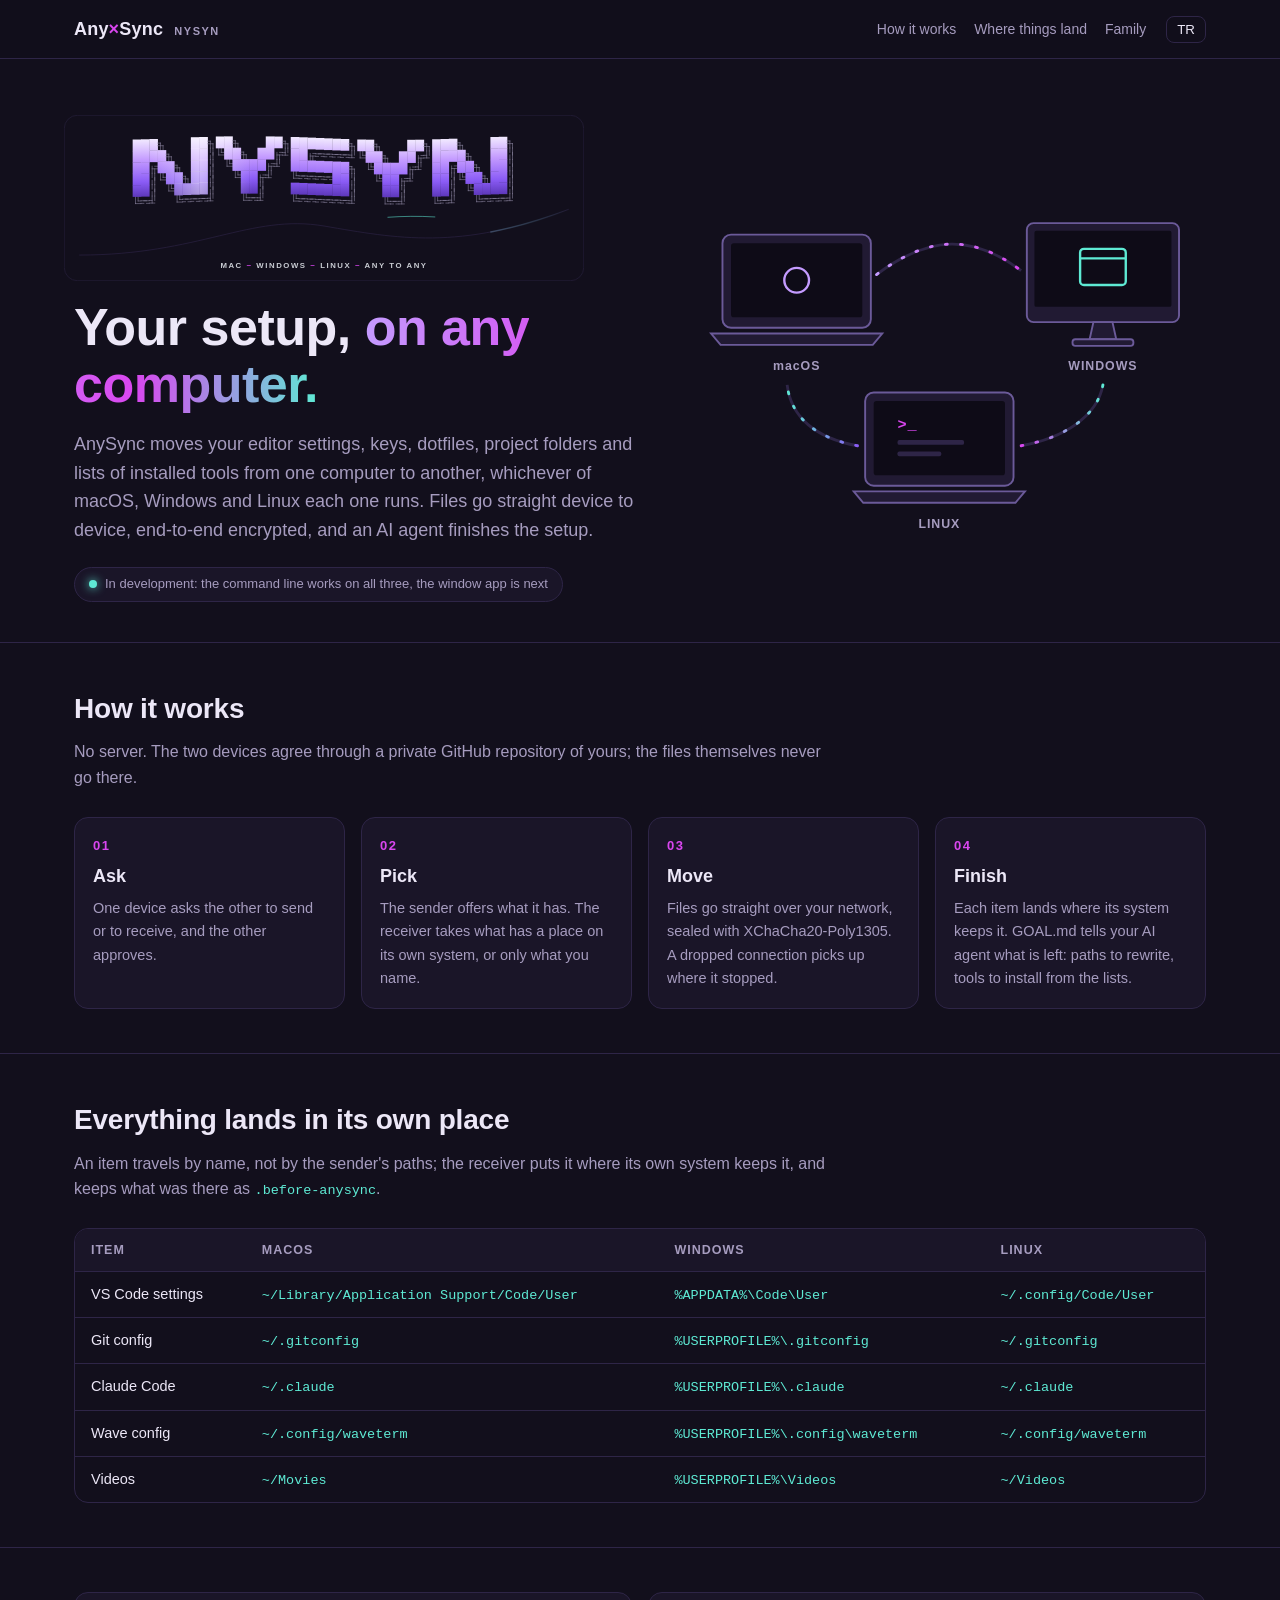
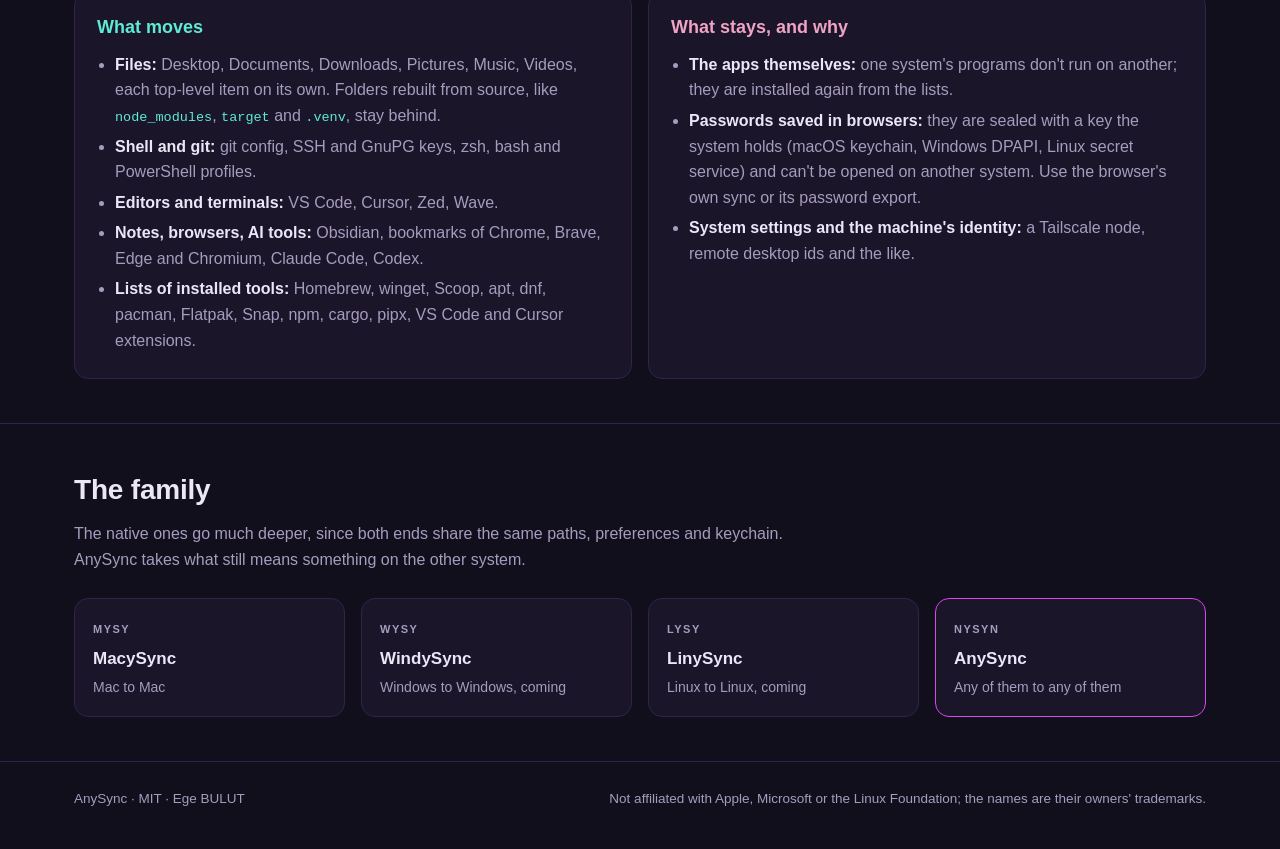
==== site/index.html @ 3bbfeff7 "AnySync: a one-page site (EN/TR) What it moves and what it leaves behind, where an item lands on eac" ====
<!doctype html>
<html lang="en">
<head>
<meta charset="utf-8">
<meta name="viewport" content="width=device-width, initial-scale=1">
<title>AnySync: move your setup between macOS, Windows and Linux</title>
<meta name="description" content="AnySync moves your editor settings, keys, dotfiles, project folders and lists of installed tools from one computer to another, whichever of macOS, Windows and Linux each one runs. End-to-end encrypted, device to device, and an AI agent finishes the setup.">
<link rel="canonical" href="https://anysync.vercel.app/">
<meta property="og:type" content="website">
<meta property="og:site_name" content="AnySync">
<meta property="og:url" content="https://anysync.vercel.app/">
<meta property="og:title" content="AnySync: move your setup between macOS, Windows and Linux">
<meta property="og:description" content="Editor settings, keys, dotfiles, projects and tool lists, from any of the three to any of the three. End-to-end encrypted, device to device.">
<meta name="theme-color" content="#120f1c">
<link rel="icon" href="data:image/svg+xml,%3Csvg xmlns='http://www.w3.org/2000/svg' viewBox='0 0 32 32'%3E%3Crect width='32' height='32' rx='8' fill='%23120f1c'/%3E%3Cpath d='M7 7L25 25M25 7L7 25' stroke='%23d946ef' stroke-width='3.5' stroke-linecap='round'/%3E%3Ccircle cx='16' cy='16' r='3.5' fill='%235eead4'/%3E%3C/svg%3E">
<style>
:root {
  --bg: #120f1c; --panel: #1a1528; --line: #2e2547; --text: #ece7f7; --dim: #a69cbf;
  --violet: #8b5cf6; --lilac: #c49bff; --magenta: #d946ef; --teal: #5eead4;
}
* { box-sizing: border-box; }
html { color-scheme: dark; }
body { margin: 0; background: var(--bg); color: var(--text); font: 16px/1.6 -apple-system, BlinkMacSystemFont, "Segoe UI", Ubuntu, Roboto, sans-serif; }
a { color: var(--lilac); }
code { font: 13.5px/1.4 ui-monospace, SFMono-Regular, Menlo, Consolas, monospace; color: var(--teal); overflow-wrap: anywhere; }
.wrap { max-width: 1180px; margin: 0 auto; padding: 0 24px; }
nav { border-bottom: 1px solid var(--line); position: sticky; top: 0; background: rgba(18, 15, 28, .9); backdrop-filter: blur(10px); z-index: 2; }
nav .wrap { display: flex; align-items: center; gap: 20px; height: 58px; }
.brand { color: var(--text); text-decoration: none; font-weight: 700; font-size: 18px; letter-spacing: .2px; }
.brand b { color: var(--magenta); }
.brand small { color: var(--dim); font-weight: 600; font-size: 11px; margin-left: 6px; letter-spacing: 1.5px; }
nav .links { display: flex; gap: 18px; margin-left: auto; }
nav .links a { color: var(--dim); text-decoration: none; font-size: 14px; }
nav .links a:hover { color: var(--text); }
button.lang { background: none; border: 1px solid var(--line); color: var(--text); border-radius: 8px; padding: 5px 10px; font: 600 12px/1 inherit; cursor: pointer; }
.hero { padding: 56px 0 40px; }
.hero-grid { display: grid; grid-template-columns: 1.05fr 1fr; gap: 40px; align-items: center; }
.logo { width: 100%; max-width: 520px; display: block; margin: 0 0 18px -10px; }
h1 { font-size: clamp(32px, 4.6vw, 52px); line-height: 1.08; margin: 0 0 18px; letter-spacing: -.5px; }
h1 em { font-style: normal; background: linear-gradient(90deg, var(--lilac), var(--magenta) 55%, var(--teal)); -webkit-background-clip: text; background-clip: text; color: transparent; }
.lead { color: var(--dim); font-size: 18px; max-width: 560px; margin: 0 0 22px; }
.chip { display: inline-flex; gap: 8px; align-items: center; border: 1px solid var(--line); border-radius: 999px; padding: 6px 14px; font-size: 13px; color: var(--dim); background: var(--panel); }
.chip i { width: 8px; height: 8px; border-radius: 50%; background: var(--teal); box-shadow: 0 0 10px var(--teal); }
.devices { width: 100%; height: auto; }
.devices .dev { fill: #211a33; stroke: #6b5a99; stroke-width: 2; }
.devices .screen { fill: #0e0b17; }
.devices text { fill: var(--dim); font: 600 13px/1 -apple-system, "Segoe UI", sans-serif; text-anchor: middle; letter-spacing: 1px; }
.devices .flow { fill: none; stroke-width: 3; stroke-linecap: round; stroke-dasharray: 2 14; animation: run 1.6s linear infinite; }
.devices .rail { fill: none; stroke: var(--line); stroke-width: 3; }
@keyframes run { to { stroke-dashoffset: -32; } }
@media (prefers-reduced-motion: reduce) { .devices .flow { animation: none; } }
section { padding: 44px 0; border-top: 1px solid var(--line); }
h2 { font-size: 28px; margin: 0 0 8px; letter-spacing: -.2px; }
.sub { color: var(--dim); margin: 0 0 26px; max-width: 760px; }
.steps { display: grid; grid-template-columns: repeat(4, 1fr); gap: 16px; }
.step { background: var(--panel); border: 1px solid var(--line); border-radius: 14px; padding: 18px; }
.step b { display: block; font-size: 13px; letter-spacing: 1.5px; color: var(--magenta); margin-bottom: 6px; }
.step h3 { margin: 0 0 6px; font-size: 18px; }
.step p { margin: 0; color: var(--dim); font-size: 14.5px; }
.table { overflow-x: auto; border: 1px solid var(--line); border-radius: 14px; }
table { border-collapse: collapse; width: 100%; min-width: 760px; font-size: 14.5px; }
th, td { text-align: left; padding: 11px 16px; border-bottom: 1px solid var(--line); vertical-align: top; }
th { color: var(--dim); font-weight: 600; font-size: 12.5px; letter-spacing: 1px; text-transform: uppercase; background: var(--panel); }
tr:last-child td { border-bottom: 0; }
.cols { display: grid; grid-template-columns: 1fr 1fr; gap: 16px; }
.card { background: var(--panel); border: 1px solid var(--line); border-radius: 14px; padding: 20px 22px; }
.card h3 { margin: 0 0 10px; font-size: 18px; }
.card ul { margin: 0; padding-left: 18px; color: var(--dim); }
.card li { margin: 5px 0; }
.card li strong { color: var(--text); font-weight: 600; }
.yes h3 { color: var(--teal); }
.no h3 { color: #f0a3c4; }
.family { display: grid; grid-template-columns: repeat(4, 1fr); gap: 16px; }
.family a, .family div { display: block; text-decoration: none; color: var(--text); background: var(--panel); border: 1px solid var(--line); border-radius: 14px; padding: 16px 18px; }
.family a:hover { border-color: var(--violet); }
.family .tag { font-size: 11px; letter-spacing: 1.5px; color: var(--dim); font-weight: 700; }
.family strong { display: block; font-size: 17px; margin: 4px 0 2px; }
.family span { color: var(--dim); font-size: 14px; }
.family .here { border-color: var(--magenta); }
footer { border-top: 1px solid var(--line); padding: 26px 0 40px; color: var(--dim); font-size: 13.5px; }
footer .wrap { display: flex; justify-content: space-between; gap: 16px; flex-wrap: wrap; }
@media (max-width: 920px) {
  .hero-grid, .cols { grid-template-columns: 1fr; }
  .steps, .family { grid-template-columns: 1fr 1fr; }
  nav .links a.opt { display: none; }
}
@media (max-width: 560px) {
  .wrap { padding: 0 16px; }
  .logo { margin-left: 0; }
  .steps, .family { grid-template-columns: 1fr; }
  nav .links { gap: 12px; }
}
</style>
</head>
<body>

<nav>
  <div class="wrap">
    <a class="brand" href="./">Any<b>×</b>Sync <small>NYSYN</small></a>
    <div class="links">
      <a href="#how" data-tr="Nasıl çalışır">How it works</a>
      <a href="#where" class="opt" data-tr="Nereye iner">Where things land</a>
      <a href="#family" class="opt" data-tr="Aile">Family</a>
    </div>
    <button class="lang" id="lang" aria-label="Language">TR</button>
  </div>
</nav>

<header class="hero">
  <div class="wrap hero-grid">
    <div>
      <img class="logo" src="logo.svg" alt="NYSYN, the AnySync logo">
      <h1 data-tr="Kurulumun, <em>hangi bilgisayarda olursa.</em>">Your setup, <em>on any computer.</em></h1>
      <p class="lead" data-tr="AnySync editör ayarlarını, anahtarlarını, dotfile'larını, proje klasörlerini ve kurulu araçların listelerini bir bilgisayardan ötekine taşır; ikisi macOS, Windows ya da Linux, hangisi olursa. Dosyalar doğrudan cihazdan cihaza, uçtan uca şifreli gider ve kurulumu bir AI ajanı bitirir.">AnySync moves your editor settings, keys, dotfiles, project folders and lists of installed tools from one computer to another, whichever of macOS, Windows and Linux each one runs. Files go straight device to device, end-to-end encrypted, and an AI agent finishes the setup.</p>
      <span class="chip"><i></i><span data-tr="Geliştiriliyor: komut satırı üç sistemde de çalışıyor, pencereli uygulama sırada">In development: the command line works on all three, the window app is next</span></span>
    </div>
    <svg class="devices" viewBox="0 0 560 400" role="img" aria-label="A Mac laptop, a Windows desktop and a Linux laptop, joined by moving lines">
      <defs>
        <linearGradient id="f1" x1="0" x2="1"><stop offset="0" stop-color="#c49bff"/><stop offset="1" stop-color="#d946ef"/></linearGradient>
        <linearGradient id="f2" x1="0" x2="1"><stop offset="0" stop-color="#d946ef"/><stop offset="1" stop-color="#5eead4"/></linearGradient>
        <linearGradient id="f3" x1="0" x2="1"><stop offset="0" stop-color="#5eead4"/><stop offset="1" stop-color="#8b5cf6"/></linearGradient>
      </defs>
      <path class="rail" d="M214 112 C 270 70 316 70 366 108"/>
      <path class="rail" d="M452 228 C 446 262 410 284 366 292"/>
      <path class="rail" d="M194 292 C 150 284 124 262 120 228"/>
      <path class="flow" stroke="url(#f1)" d="M214 112 C 270 70 316 70 366 108"/>
      <path class="flow" stroke="url(#f2)" style="animation-delay:-.5s" d="M452 228 C 446 262 410 284 366 292"/>
      <path class="flow" stroke="url(#f3)" style="animation-delay:-1s" d="M194 292 C 150 284 124 262 120 228"/>
      <!-- macOS: a laptop -->
      <g transform="translate(40 70)">
        <rect class="dev" x="12" y="0" width="156" height="98" rx="9"/>
        <rect class="screen" x="21" y="9" width="138" height="78" rx="3"/>
        <path class="dev" d="M0 104 H180 L170 116 H10 Z"/>
        <circle cx="90" cy="48" r="13" fill="none" stroke="#c49bff" stroke-width="2.5"/>
        <text x="90" y="142">macOS</text>
      </g>
      <!-- Windows: a monitor on a stand -->
      <g transform="translate(372 58)">
        <rect class="dev" x="0" y="0" width="160" height="104" rx="7"/>
        <rect class="screen" x="8" y="8" width="144" height="80" rx="2"/>
        <g fill="none" stroke="#5eead4" stroke-width="2.5"><rect x="56" y="27" width="48" height="38" rx="4"/><path d="M56 37 H104"/></g>
        <path class="dev" d="M70 104 H90 L94 122 H66 Z"/>
        <rect class="dev" x="48" y="122" width="64" height="7" rx="3"/>
        <text x="80" y="154">WINDOWS</text>
      </g>
      <!-- Linux: a laptop with a terminal -->
      <g transform="translate(190 236)">
        <rect class="dev" x="12" y="0" width="156" height="98" rx="9"/>
        <rect class="screen" x="21" y="9" width="138" height="78" rx="3"/>
        <text x="46" y="38" style="fill:#d946ef;text-anchor:start;font:700 16px ui-monospace,Menlo,monospace">&gt;_</text>
        <rect x="46" y="50" width="70" height="5" rx="2" fill="#2e2547"/><rect x="46" y="62" width="46" height="5" rx="2" fill="#2e2547"/>
        <path class="dev" d="M0 104 H180 L170 116 H10 Z"/>
        <text x="90" y="142">LINUX</text>
      </g>
    </svg>
  </div>
</header>

<section id="how">
  <div class="wrap">
    <h2 data-tr="Nasıl çalışır">How it works</h2>
    <p class="sub" data-tr="Sunucu yok. İki cihaz, senin özel bir GitHub reposun üzerinden anlaşır; dosyaların kendisi oraya hiç gitmez.">No server. The two devices agree through a private GitHub repository of yours; the files themselves never go there.</p>
    <div class="steps">
      <div class="step"><b>01</b><h3 data-tr="Sor">Ask</h3><p data-tr="Bir cihaz ötekinden göndermek ya da almak için izin ister; öteki onaylar.">One device asks the other to send or to receive, and the other approves.</p></div>
      <div class="step"><b>02</b><h3 data-tr="Seç">Pick</h3><p data-tr="Gönderen elindekini sunar. Alan, kendi sisteminde yeri olanları alır; istersen yalnızca seçtiklerini.">The sender offers what it has. The receiver takes what has a place on its own system, or only what you name.</p></div>
      <div class="step"><b>03</b><h3 data-tr="Taşı">Move</h3><p data-tr="Dosyalar ağın üzerinden doğrudan gider, XChaCha20-Poly1305 ile şifreli. Kopan bağlantı kaldığı yerden devam eder.">Files go straight over your network, sealed with XChaCha20-Poly1305. A dropped connection picks up where it stopped.</p></div>
      <div class="step"><b>04</b><h3 data-tr="Bitir">Finish</h3><p data-tr="Her öğe, kendi sisteminin tuttuğu yere iner. GOAL.md, AI ajanına kalanı söyler: değişecek yollar, listelerden kurulacak araçlar.">Each item lands where its system keeps it. GOAL.md tells your AI agent what is left: paths to rewrite, tools to install from the lists.</p></div>
    </div>
  </div>
</section>

<section id="where">
  <div class="wrap">
    <h2 data-tr="Her şey kendi yerine iner">Everything lands in its own place</h2>
    <p class="sub" data-tr="Bir öğe göndericinin yollarıyla değil, adıyla taşınır; alıcı onu kendi sistemindeki yerine koyar ve oradakini <code>.before-anysync</code> olarak saklar.">An item travels by name, not by the sender's paths; the receiver puts it where its own system keeps it, and keeps what was there as <code>.before-anysync</code>.</p>
    <div class="table">
      <table>
        <tr><th data-tr="Öğe">Item</th><th>macOS</th><th>Windows</th><th>Linux</th></tr>
        <tr><td data-tr="VS Code ayarları">VS Code settings</td><td><code>~/Library/Application Support/Code/User</code></td><td><code>%APPDATA%\Code\User</code></td><td><code>~/.config/Code/User</code></td></tr>
        <tr><td data-tr="Git ayarı">Git config</td><td><code>~/.gitconfig</code></td><td><code>%USERPROFILE%\.gitconfig</code></td><td><code>~/.gitconfig</code></td></tr>
        <tr><td>Claude Code</td><td><code>~/.claude</code></td><td><code>%USERPROFILE%\.claude</code></td><td><code>~/.claude</code></td></tr>
        <tr><td data-tr="Wave ayarları">Wave config</td><td><code>~/.config/waveterm</code></td><td><code>%USERPROFILE%\.config\waveterm</code></td><td><code>~/.config/waveterm</code></td></tr>
        <tr><td data-tr="Videolar">Videos</td><td><code>~/Movies</code></td><td><code>%USERPROFILE%\Videos</code></td><td><code>~/Videos</code></td></tr>
      </table>
    </div>
  </div>
</section>

<section>
  <div class="wrap cols">
    <div class="card yes">
      <h3 data-tr="Taşınanlar">What moves</h3>
      <ul>
        <li data-tr="<strong>Dosyalar:</strong> Masaüstü, Belgeler, İndirilenler, Resimler, Müzik, Videolar; her üst öğe ayrı seçilir. <code>node_modules</code>, <code>target</code>, <code>.venv</code> gibi yeniden kurulanlar geride kalır."><strong>Files:</strong> Desktop, Documents, Downloads, Pictures, Music, Videos, each top-level item on its own. Folders rebuilt from source, like <code>node_modules</code>, <code>target</code> and <code>.venv</code>, stay behind.</li>
        <li data-tr="<strong>Kabuk ve git:</strong> git ayarı, SSH ve GnuPG anahtarları, zsh, bash ve PowerShell ayarları."><strong>Shell and git:</strong> git config, SSH and GnuPG keys, zsh, bash and PowerShell profiles.</li>
        <li data-tr="<strong>Editörler ve terminaller:</strong> VS Code, Cursor, Zed, Wave."><strong>Editors and terminals:</strong> VS Code, Cursor, Zed, Wave.</li>
        <li data-tr="<strong>Notlar, tarayıcılar, AI araçları:</strong> Obsidian, Chrome, Brave, Edge ve Chromium yer imleri, Claude Code, Codex."><strong>Notes, browsers, AI tools:</strong> Obsidian, bookmarks of Chrome, Brave, Edge and Chromium, Claude Code, Codex.</li>
        <li data-tr="<strong>Kurulu araçların listeleri:</strong> Homebrew, winget, Scoop, apt, dnf, pacman, Flatpak, Snap, npm, cargo, pipx, VS Code ve Cursor eklentileri."><strong>Lists of installed tools:</strong> Homebrew, winget, Scoop, apt, dnf, pacman, Flatpak, Snap, npm, cargo, pipx, VS Code and Cursor extensions.</li>
      </ul>
    </div>
    <div class="card no">
      <h3 data-tr="Taşınmayanlar, ve nedeni">What stays, and why</h3>
      <ul>
        <li data-tr="<strong>Uygulamaların kendisi:</strong> bir sistemin programı ötekinde çalışmaz; listelerden yeniden kurulur."><strong>The apps themselves:</strong> one system's programs don't run on another; they are installed again from the lists.</li>
        <li data-tr="<strong>Tarayıcıda kayıtlı şifreler:</strong> sistemin tuttuğu bir anahtarla şifreli (macOS Anahtar Zinciri, Windows DPAPI, Linux secret service); başka sistemde açılmaz. Tarayıcının kendi eşitlemesini ya da şifre dışa aktarmasını kullan."><strong>Passwords saved in browsers:</strong> they are sealed with a key the system holds (macOS keychain, Windows DPAPI, Linux secret service) and can't be opened on another system. Use the browser's own sync or its password export.</li>
        <li data-tr="<strong>Sistem ayarları ve makinenin kimliği:</strong> Tailscale düğümü, uzak masaüstü kimlikleri gibi."><strong>System settings and the machine's identity:</strong> a Tailscale node, remote desktop ids and the like.</li>
      </ul>
    </div>
  </div>
</section>

<section id="family">
  <div class="wrap">
    <h2 data-tr="Aile">The family</h2>
    <p class="sub" data-tr="İki ucu aynı sistemde olanlar çok daha derine iner: aynı yollar, aynı ayar sistemi, aynı anahtarlık. AnySync, sistemler arasında hâlâ anlamı olanı taşır.">The native ones go much deeper, since both ends share the same paths, preferences and keychain. AnySync takes what still means something on the other system.</p>
    <div class="family">
      <a href="https://macysync.vercel.app/"><span class="tag">MYSY</span><strong>MacySync</strong><span data-tr="Mac'ten Mac'e">Mac to Mac</span></a>
      <div><span class="tag">WYSY</span><strong>WindySync</strong><span data-tr="Windows'tan Windows'a, sırada">Windows to Windows, coming</span></div>
      <div><span class="tag">LYSY</span><strong>LinySync</strong><span data-tr="Linux'tan Linux'a, sırada">Linux to Linux, coming</span></div>
      <div class="here"><span class="tag">NYSYN</span><strong>AnySync</strong><span data-tr="Herhangi birinden herhangi birine">Any of them to any of them</span></div>
    </div>
  </div>
</section>

<footer>
  <div class="wrap">
    <span>AnySync · MIT · Ege BULUT</span>
    <span data-tr="Apple, Microsoft ya da Linux Foundation ile bağlantısı yoktur; markalar sahiplerinindir.">Not affiliated with Apple, Microsoft or the Linux Foundation; the names are their owners' trademarks.</span>
  </div>
</footer>

<script>
(() => {
  const els = [...document.querySelectorAll("[data-tr]")];
  els.forEach(e => e.dataset.en = e.innerHTML);
  const btn = document.getElementById("lang");
  const set = tr => {
    els.forEach(e => e.innerHTML = tr ? e.dataset.tr : e.dataset.en);
    document.documentElement.lang = tr ? "tr" : "en";
    btn.textContent = tr ? "EN" : "TR";
    try { localStorage.setItem("anysync-lang", tr ? "tr" : "en"); } catch (_) {}
  };
  let saved = null;
  try { saved = localStorage.getItem("anysync-lang"); } catch (_) {}
  if (saved === "tr" || (!saved && (navigator.language || "").startsWith("tr"))) set(true);
  btn.addEventListener("click", () => set(document.documentElement.lang !== "tr"));
})();
</script>
</body>
</html>
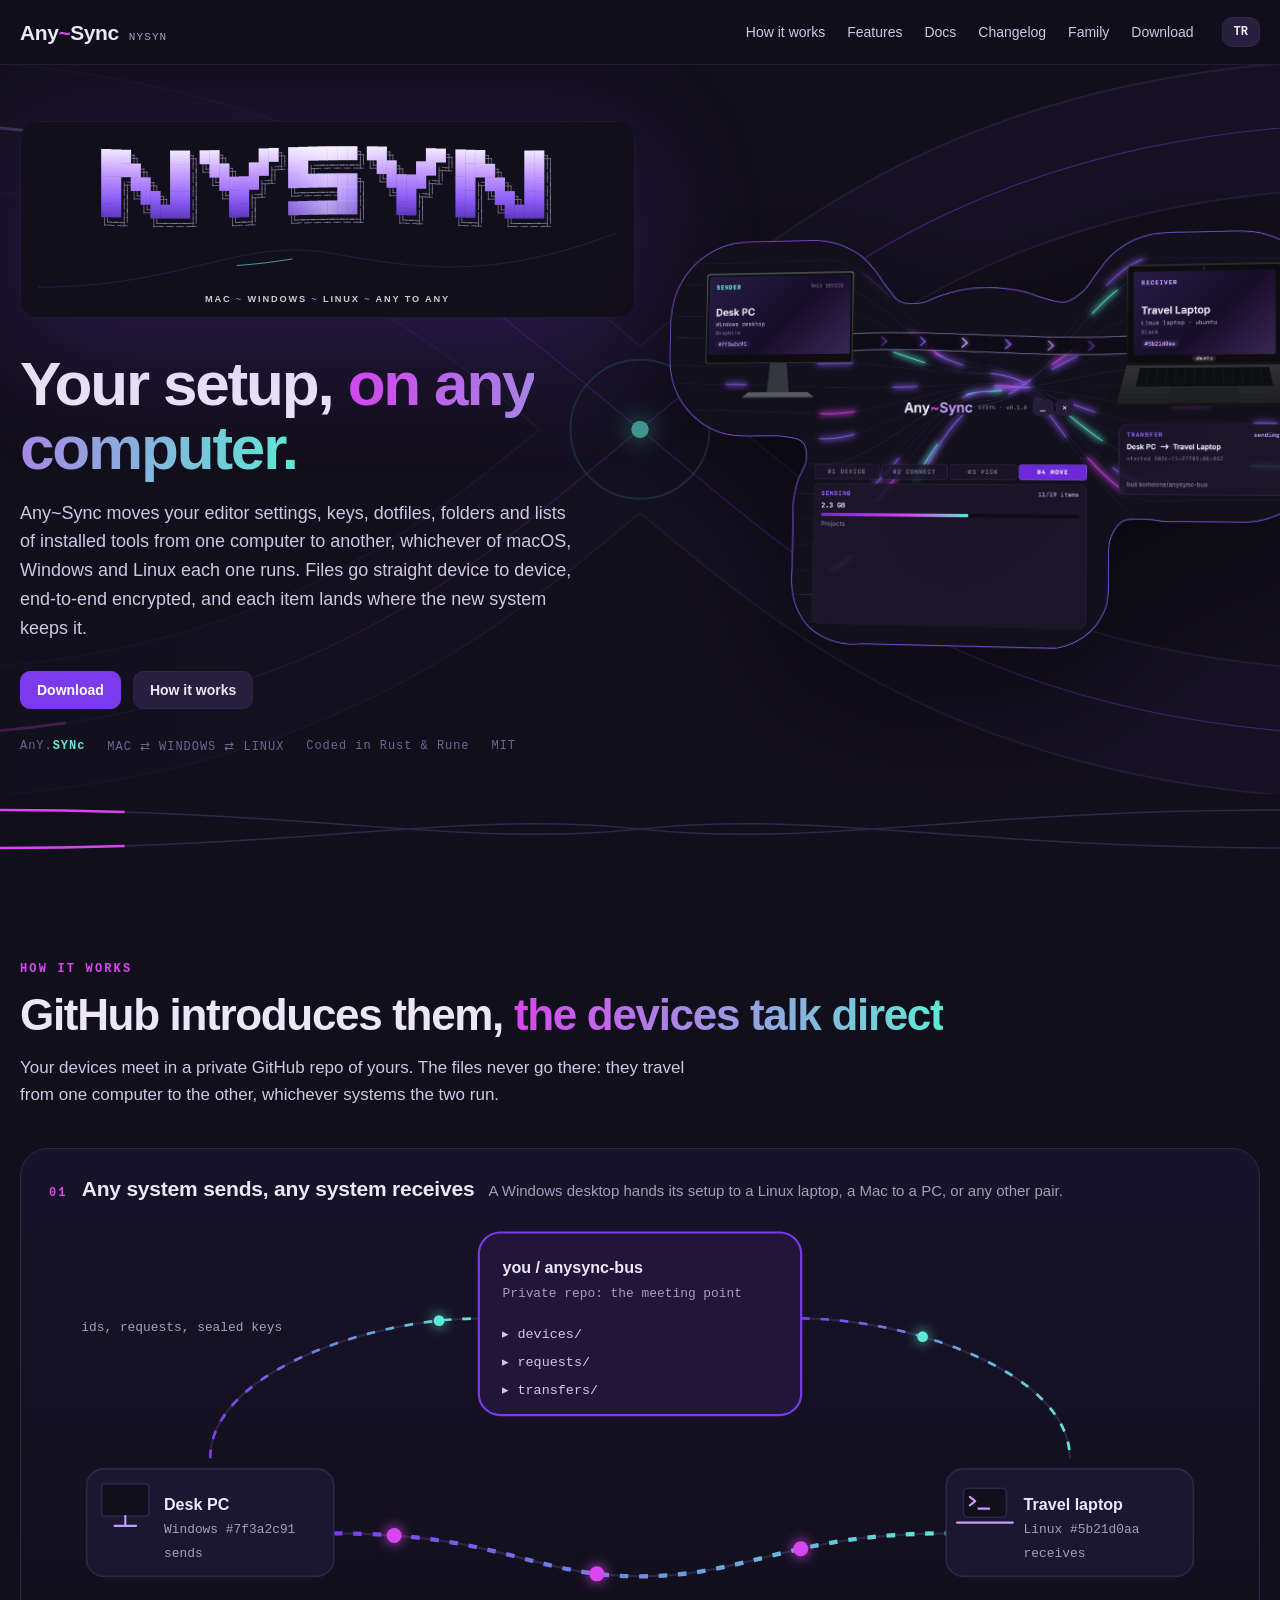
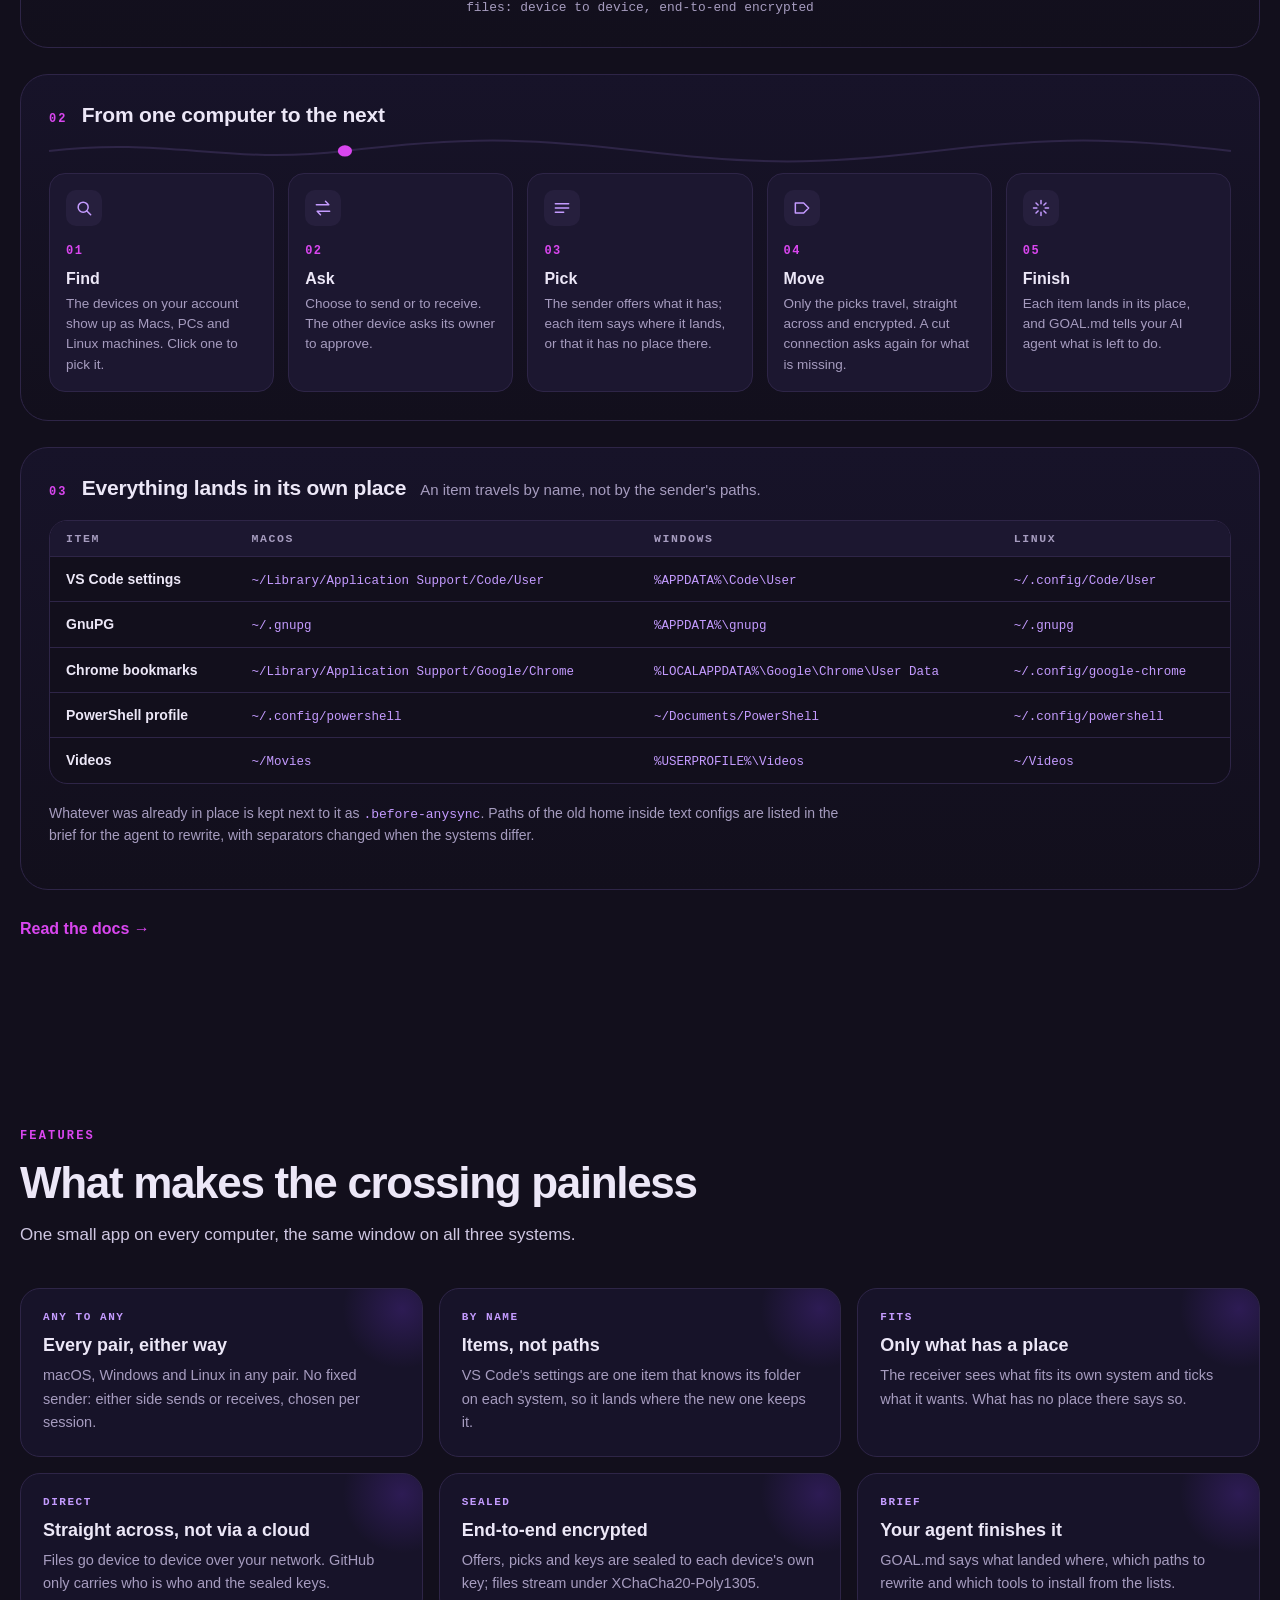
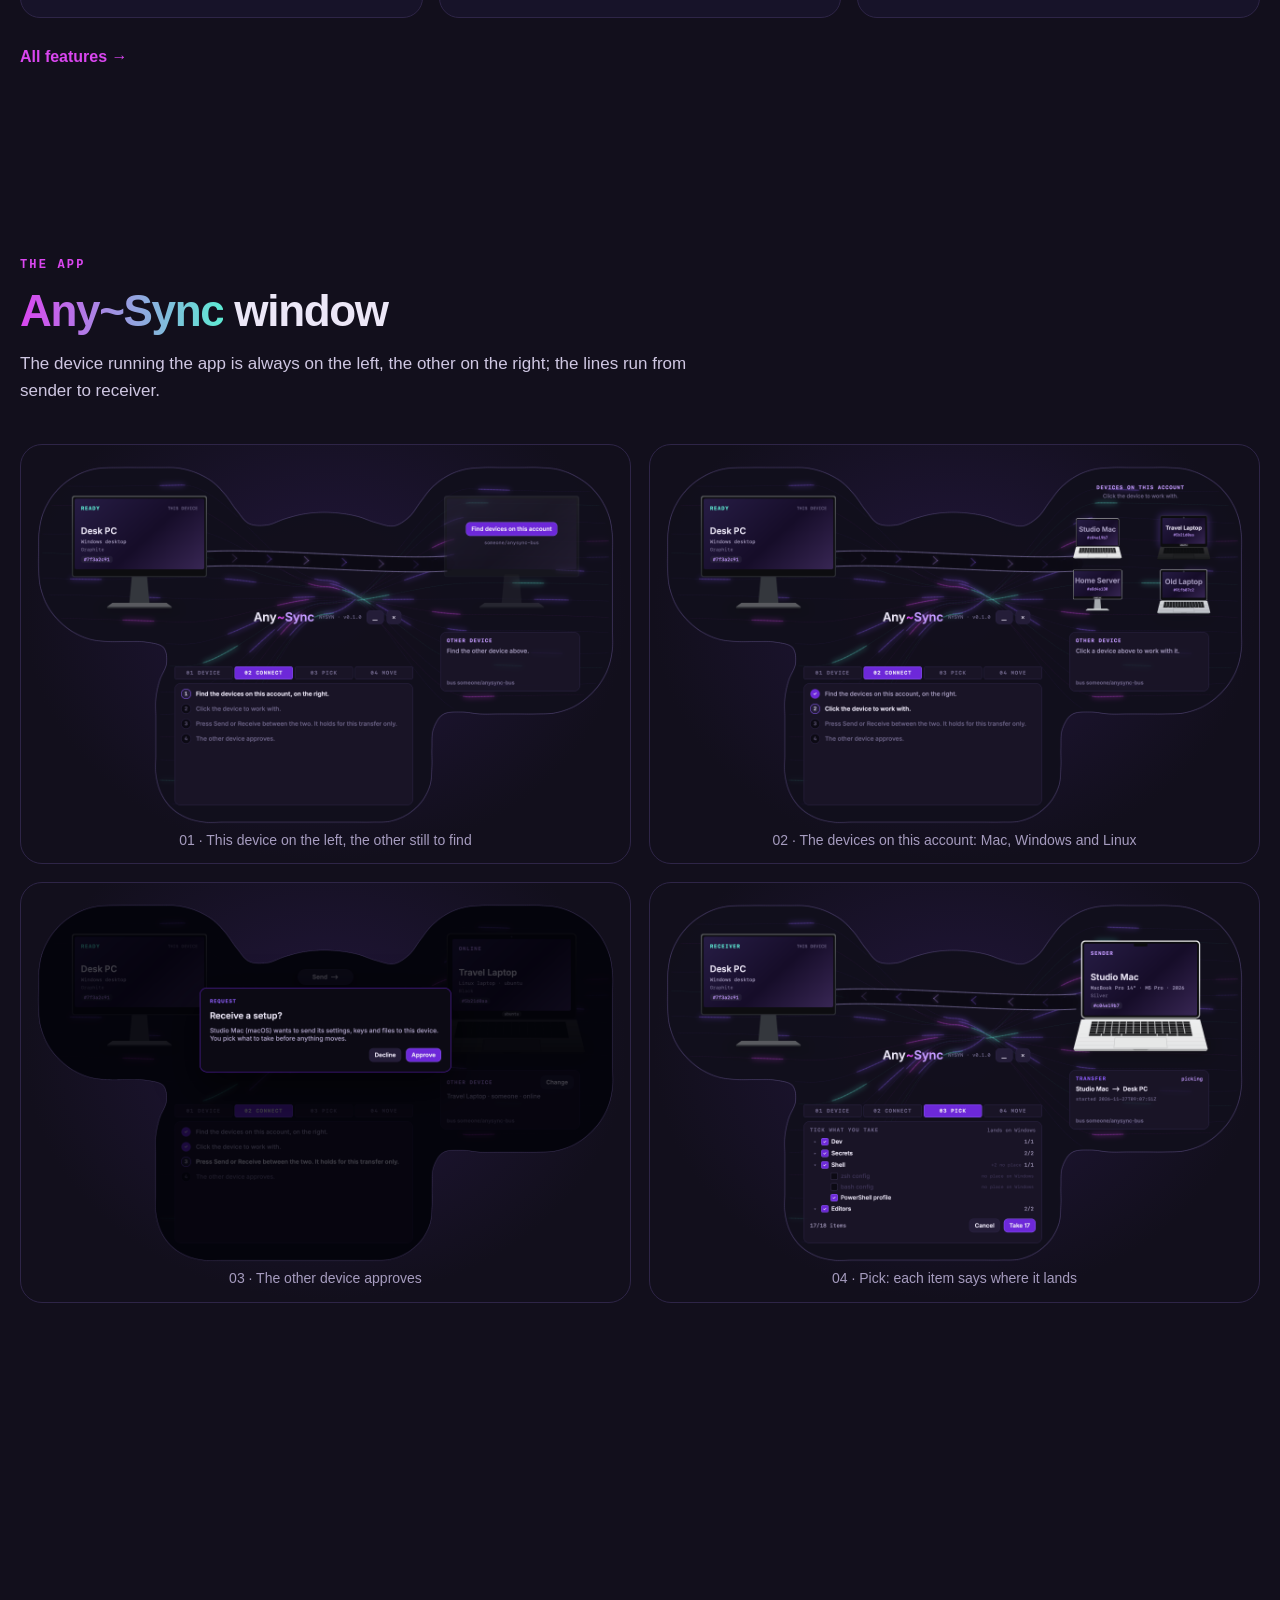
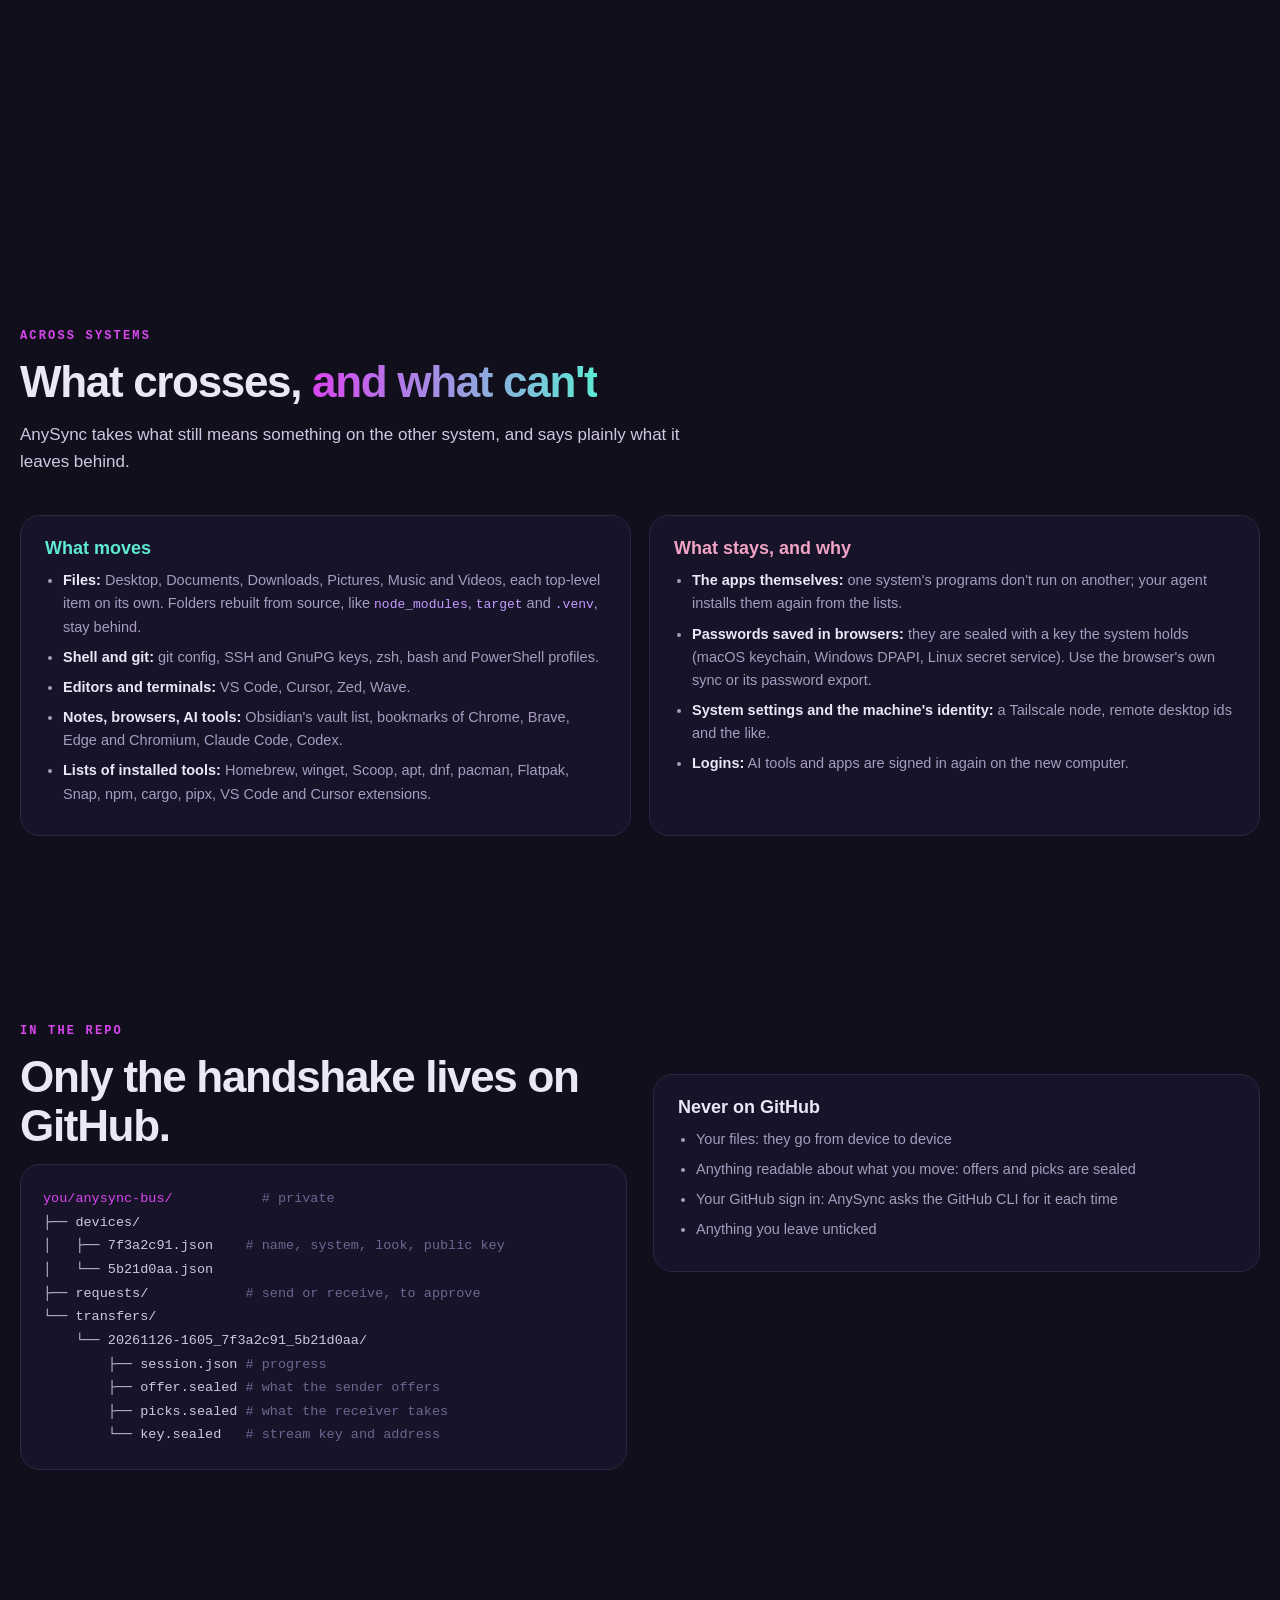
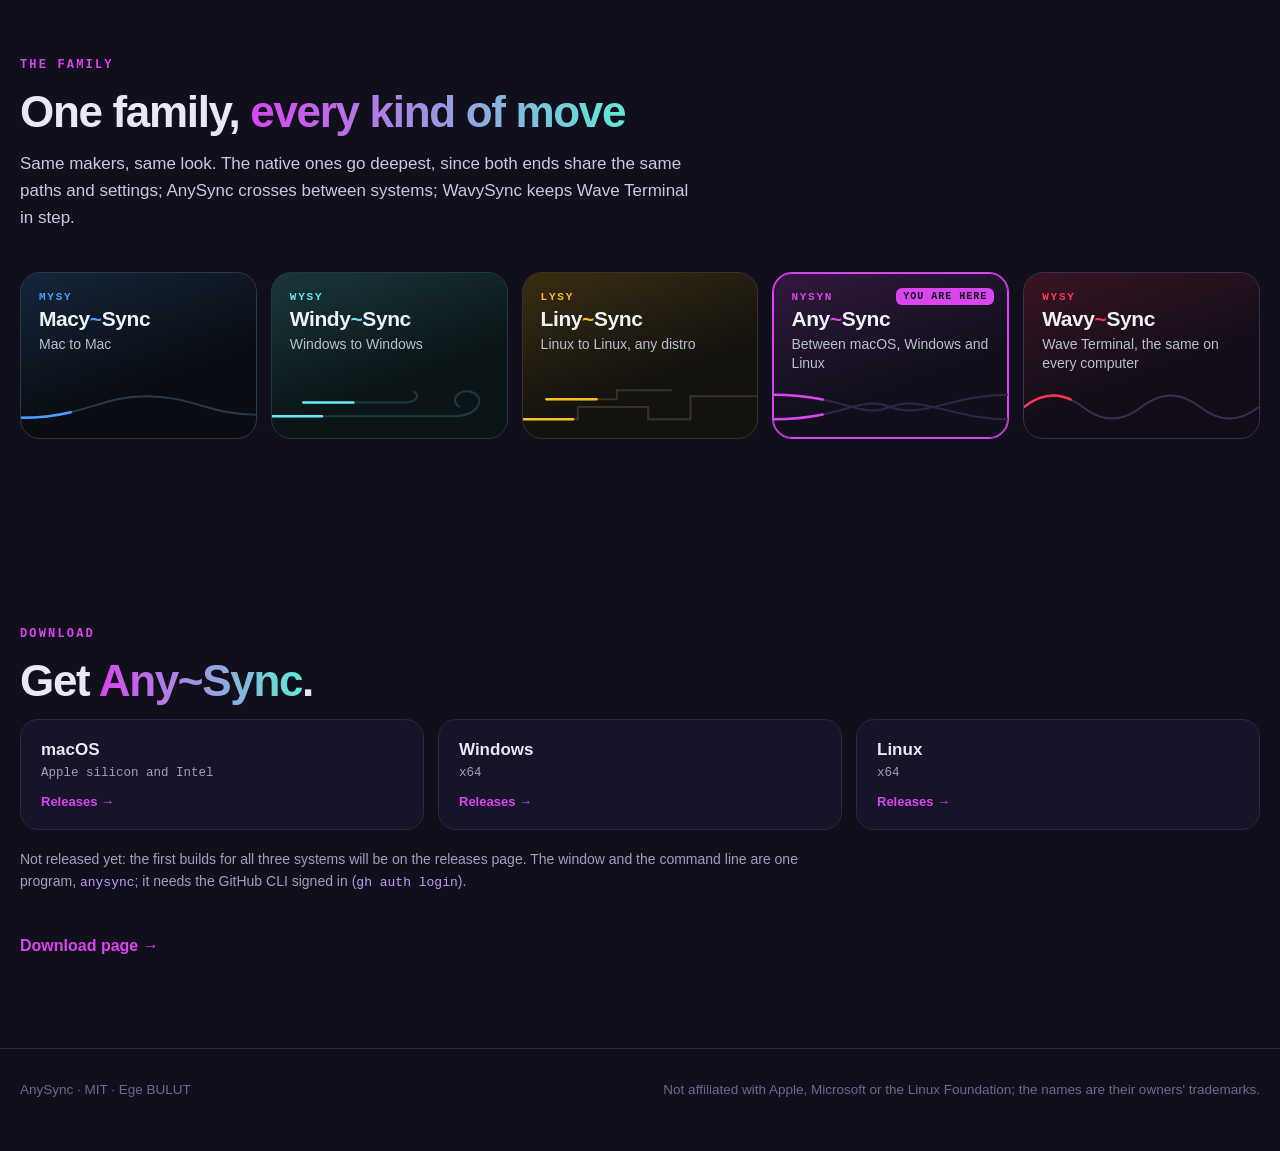
==== commit 2c563bf1: "Site: full AnySync site with the app renders, EN and TR Landing, features, docs, changelog and downl" ====
--- a/site/index.html
+++ b/site/index.html
@@ -4,247 +4,265 @@
 <meta charset="utf-8">
 <meta name="viewport" content="width=device-width, initial-scale=1">
 <title>AnySync: move your setup between macOS, Windows and Linux</title>
-<meta name="description" content="AnySync moves your editor settings, keys, dotfiles, project folders and lists of installed tools from one computer to another, whichever of macOS, Windows and Linux each one runs. End-to-end encrypted, device to device, and an AI agent finishes the setup.">
+<meta name="description" content="AnySync moves your editor settings, keys, dotfiles, folders and lists of installed tools from one computer to another, whichever of macOS, Windows and Linux each runs. Device to device, end-to-end encrypted, and a brief for your AI agent finishes the setup.">
 <link rel="canonical" href="https://anysync.vercel.app/">
 <meta property="og:type" content="website">
 <meta property="og:site_name" content="AnySync">
 <meta property="og:url" content="https://anysync.vercel.app/">
 <meta property="og:title" content="AnySync: move your setup between macOS, Windows and Linux">
-<meta property="og:description" content="Editor settings, keys, dotfiles, projects and tool lists, from any of the three to any of the three. End-to-end encrypted, device to device.">
+<meta property="og:description" content="AnySync moves your editor settings, keys, dotfiles, folders and lists of installed tools from one computer to another, whichever of macOS, Windows and Linux each runs. Device to device, end-to-end encrypted, and a brief for your AI agent finishes the setup.">
+<meta property="og:image" content="https://anysync.vercel.app/og.png">
+<meta property="og:image:width" content="1200">
+<meta property="og:image:height" content="630">
+<meta property="og:locale" content="en_US">
+<meta name="twitter:card" content="summary_large_image">
+<meta name="twitter:title" content="AnySync: move your setup between macOS, Windows and Linux">
+<meta name="twitter:description" content="AnySync moves your editor settings, keys, dotfiles, folders and lists of installed tools from one computer to another, whichever of macOS, Windows and Linux each runs. Device to device, end-to-end encrypted, and a brief for your AI agent finishes the setup.">
+<meta name="twitter:image" content="https://anysync.vercel.app/og.png">
 <meta name="theme-color" content="#120f1c">
+<script type="application/ld+json">{"@context": "https://schema.org", "@type": "SoftwareApplication", "name": "AnySync", "applicationCategory": "UtilitiesApplication", "operatingSystem": "macOS, Windows, Linux", "url": "https://anysync.vercel.app/", "downloadUrl": "https://github.com/Ege-BULUT/AnySync/releases/latest", "softwareVersion": "0.1.0", "license": "https://opensource.org/licenses/MIT", "image": "https://anysync.vercel.app/og.png", "description": "AnySync moves your editor settings, keys, dotfiles, folders and lists of installed tools from one computer to another, whichever of macOS, Windows and Linux each runs. Device to device, end-to-end encrypted, and a brief for your AI agent finishes the setup.", "author": {"@type": "Person", "name": "Ege BULUT", "url": "https://github.com/Ege-BULUT"}, "offers": {"@type": "Offer", "price": "0", "priceCurrency": "USD"}}</script>
+<link rel="alternate" hreflang="en" href="https://anysync.vercel.app/">
+<link rel="alternate" hreflang="tr" href="https://anysync.vercel.app/tr/">
+<link rel="alternate" hreflang="x-default" href="https://anysync.vercel.app/">
 <link rel="icon" href="data:image/svg+xml,%3Csvg xmlns='http://www.w3.org/2000/svg' viewBox='0 0 32 32'%3E%3Crect width='32' height='32' rx='8' fill='%23120f1c'/%3E%3Cpath d='M7 7L25 25M25 7L7 25' stroke='%23d946ef' stroke-width='3.5' stroke-linecap='round'/%3E%3Ccircle cx='16' cy='16' r='3.5' fill='%235eead4'/%3E%3C/svg%3E">
-<style>
-:root {
-  --bg: #120f1c; --panel: #1a1528; --line: #2e2547; --text: #ece7f7; --dim: #a69cbf;
-  --violet: #8b5cf6; --lilac: #c49bff; --magenta: #d946ef; --teal: #5eead4;
-}
-* { box-sizing: border-box; }
-html { color-scheme: dark; }
-body { margin: 0; background: var(--bg); color: var(--text); font: 16px/1.6 -apple-system, BlinkMacSystemFont, "Segoe UI", Ubuntu, Roboto, sans-serif; }
-a { color: var(--lilac); }
-code { font: 13.5px/1.4 ui-monospace, SFMono-Regular, Menlo, Consolas, monospace; color: var(--teal); overflow-wrap: anywhere; }
-.wrap { max-width: 1180px; margin: 0 auto; padding: 0 24px; }
-nav { border-bottom: 1px solid var(--line); position: sticky; top: 0; background: rgba(18, 15, 28, .9); backdrop-filter: blur(10px); z-index: 2; }
-nav .wrap { display: flex; align-items: center; gap: 20px; height: 58px; }
-.brand { color: var(--text); text-decoration: none; font-weight: 700; font-size: 18px; letter-spacing: .2px; }
-.brand b { color: var(--magenta); }
-.brand small { color: var(--dim); font-weight: 600; font-size: 11px; margin-left: 6px; letter-spacing: 1.5px; }
-nav .links { display: flex; gap: 18px; margin-left: auto; }
-nav .links a { color: var(--dim); text-decoration: none; font-size: 14px; }
-nav .links a:hover { color: var(--text); }
-button.lang { background: none; border: 1px solid var(--line); color: var(--text); border-radius: 8px; padding: 5px 10px; font: 600 12px/1 inherit; cursor: pointer; }
-.hero { padding: 56px 0 40px; }
-.hero-grid { display: grid; grid-template-columns: 1.05fr 1fr; gap: 40px; align-items: center; }
-.logo { width: 100%; max-width: 520px; display: block; margin: 0 0 18px -10px; }
-h1 { font-size: clamp(32px, 4.6vw, 52px); line-height: 1.08; margin: 0 0 18px; letter-spacing: -.5px; }
-h1 em { font-style: normal; background: linear-gradient(90deg, var(--lilac), var(--magenta) 55%, var(--teal)); -webkit-background-clip: text; background-clip: text; color: transparent; }
-.lead { color: var(--dim); font-size: 18px; max-width: 560px; margin: 0 0 22px; }
-.chip { display: inline-flex; gap: 8px; align-items: center; border: 1px solid var(--line); border-radius: 999px; padding: 6px 14px; font-size: 13px; color: var(--dim); background: var(--panel); }
-.chip i { width: 8px; height: 8px; border-radius: 50%; background: var(--teal); box-shadow: 0 0 10px var(--teal); }
-.devices { width: 100%; height: auto; }
-.devices .dev { fill: #211a33; stroke: #6b5a99; stroke-width: 2; }
-.devices .screen { fill: #0e0b17; }
-.devices text { fill: var(--dim); font: 600 13px/1 -apple-system, "Segoe UI", sans-serif; text-anchor: middle; letter-spacing: 1px; }
-.devices .flow { fill: none; stroke-width: 3; stroke-linecap: round; stroke-dasharray: 2 14; animation: run 1.6s linear infinite; }
-.devices .rail { fill: none; stroke: var(--line); stroke-width: 3; }
-@keyframes run { to { stroke-dashoffset: -32; } }
-@media (prefers-reduced-motion: reduce) { .devices .flow { animation: none; } }
-section { padding: 44px 0; border-top: 1px solid var(--line); }
-h2 { font-size: 28px; margin: 0 0 8px; letter-spacing: -.2px; }
-.sub { color: var(--dim); margin: 0 0 26px; max-width: 760px; }
-.steps { display: grid; grid-template-columns: repeat(4, 1fr); gap: 16px; }
-.step { background: var(--panel); border: 1px solid var(--line); border-radius: 14px; padding: 18px; }
-.step b { display: block; font-size: 13px; letter-spacing: 1.5px; color: var(--magenta); margin-bottom: 6px; }
-.step h3 { margin: 0 0 6px; font-size: 18px; }
-.step p { margin: 0; color: var(--dim); font-size: 14.5px; }
-.table { overflow-x: auto; border: 1px solid var(--line); border-radius: 14px; }
-table { border-collapse: collapse; width: 100%; min-width: 760px; font-size: 14.5px; }
-th, td { text-align: left; padding: 11px 16px; border-bottom: 1px solid var(--line); vertical-align: top; }
-th { color: var(--dim); font-weight: 600; font-size: 12.5px; letter-spacing: 1px; text-transform: uppercase; background: var(--panel); }
-tr:last-child td { border-bottom: 0; }
-.cols { display: grid; grid-template-columns: 1fr 1fr; gap: 16px; }
-.card { background: var(--panel); border: 1px solid var(--line); border-radius: 14px; padding: 20px 22px; }
-.card h3 { margin: 0 0 10px; font-size: 18px; }
-.card ul { margin: 0; padding-left: 18px; color: var(--dim); }
-.card li { margin: 5px 0; }
-.card li strong { color: var(--text); font-weight: 600; }
-.yes h3 { color: var(--teal); }
-.no h3 { color: #f0a3c4; }
-.family { display: grid; grid-template-columns: repeat(4, 1fr); gap: 16px; }
-.family a, .family div { display: block; text-decoration: none; color: var(--text); background: var(--panel); border: 1px solid var(--line); border-radius: 14px; padding: 16px 18px; }
-.family a:hover { border-color: var(--violet); }
-.family .tag { font-size: 11px; letter-spacing: 1.5px; color: var(--dim); font-weight: 700; }
-.family strong { display: block; font-size: 17px; margin: 4px 0 2px; }
-.family span { color: var(--dim); font-size: 14px; }
-.family .here { border-color: var(--magenta); }
-footer { border-top: 1px solid var(--line); padding: 26px 0 40px; color: var(--dim); font-size: 13.5px; }
-footer .wrap { display: flex; justify-content: space-between; gap: 16px; flex-wrap: wrap; }
-@media (max-width: 920px) {
-  .hero-grid, .cols { grid-template-columns: 1fr; }
-  .steps, .family { grid-template-columns: 1fr 1fr; }
-  nav .links a.opt { display: none; }
-}
-@media (max-width: 560px) {
-  .wrap { padding: 0 16px; }
-  .logo { margin-left: 0; }
-  .steps, .family { grid-template-columns: 1fr; }
-  nav .links { gap: 12px; }
-}
-</style>
+<link rel="stylesheet" href="site.css">
 </head>
 <body>
 
 <nav>
   <div class="wrap">
-    <a class="brand" href="./">Any<b>×</b>Sync <small>NYSYN</small></a>
+    <a class="brand" href="./"><span>Any<b>~</b>Sync</span> <small>NYSYN</small></a>
     <div class="links">
-      <a href="#how" data-tr="Nasıl çalışır">How it works</a>
-      <a href="#where" class="opt" data-tr="Nereye iner">Where things land</a>
-      <a href="#family" class="opt" data-tr="Aile">Family</a>
-    </div>
-    <button class="lang" id="lang" aria-label="Language">TR</button>
+      <a href="#how" class="opt">How it works</a>
+      <a href="features/">Features</a>
+      <a href="docs/">Docs</a>
+      <a href="changelog/" class="opt">Changelog</a>
+      <a href="#family" class="opt">Family</a>
+      <a href="download/">Download</a>
+    </div>
+    <a class="btn lang" id="lang" href="tr/" hreflang="tr" aria-label="Türkçe">TR</a>
   </div>
 </nav>
 
 <header class="hero">
+  <svg class="bg" viewBox="0 0 1440 760" preserveAspectRatio="xMidYMid slice" aria-hidden="true">
+    <g class="x-ribbon"><path class="xo" d="M -80 60 C 380 60 560 250 720 380 S 1060 700 1520 700"/><path class="xo" d="M -80 700 C 380 700 560 510 720 380 S 1060 60 1520 60"/><path class="xf" d="M -80 60 C 380 60 560 250 720 380 S 1060 700 1520 700"/><path class="xf" d="M -80 700 C 380 700 560 510 720 380 S 1060 60 1520 60"/></g>
+    <path class="xl base" d="M -80 60 C 380 60 560 250 720 380 S 1060 700 1520 700"/><path class="xl base" d="M -80 700 C 380 700 560 510 720 380 S 1060 60 1520 60"/>
+    <path class="xl a" d="M -80 60 C 380 60 560 250 720 380 S 1060 700 1520 700"/>
+    <path class="xl b" d="M -80 700 C 380 700 560 510 720 380 S 1060 60 1520 60"/>
+    <path class="xl c" d="M -80 440 C 300 300 520 400 720 380 S 1180 320 1520 430"/>
+    <circle class="xring" cx="720" cy="380" r="10"><animate attributeName="r" values="10;90" dur="3.2s" repeatCount="indefinite"/><animate attributeName="opacity" values=".9;0" dur="3.2s" repeatCount="indefinite"/></circle>
+    <circle class="xhub" cx="720" cy="380" r="9"/>
+  </svg>
   <div class="wrap hero-grid">
     <div>
-      <img class="logo" src="logo.svg" alt="NYSYN, the AnySync logo">
-      <h1 data-tr="Kurulumun, <em>hangi bilgisayarda olursa.</em>">Your setup, <em>on any computer.</em></h1>
-      <p class="lead" data-tr="AnySync editör ayarlarını, anahtarlarını, dotfile'larını, proje klasörlerini ve kurulu araçların listelerini bir bilgisayardan ötekine taşır; ikisi macOS, Windows ya da Linux, hangisi olursa. Dosyalar doğrudan cihazdan cihaza, uçtan uca şifreli gider ve kurulumu bir AI ajanı bitirir.">AnySync moves your editor settings, keys, dotfiles, project folders and lists of installed tools from one computer to another, whichever of macOS, Windows and Linux each one runs. Files go straight device to device, end-to-end encrypted, and an AI agent finishes the setup.</p>
-      <span class="chip"><i></i><span data-tr="Geliştiriliyor: komut satırı üç sistemde de çalışıyor, pencereli uygulama sırada">In development: the command line works on all three, the window app is next</span></span>
-    </div>
-    <svg class="devices" viewBox="0 0 560 400" role="img" aria-label="A Mac laptop, a Windows desktop and a Linux laptop, joined by moving lines">
-      <defs>
-        <linearGradient id="f1" x1="0" x2="1"><stop offset="0" stop-color="#c49bff"/><stop offset="1" stop-color="#d946ef"/></linearGradient>
-        <linearGradient id="f2" x1="0" x2="1"><stop offset="0" stop-color="#d946ef"/><stop offset="1" stop-color="#5eead4"/></linearGradient>
-        <linearGradient id="f3" x1="0" x2="1"><stop offset="0" stop-color="#5eead4"/><stop offset="1" stop-color="#8b5cf6"/></linearGradient>
-      </defs>
-      <path class="rail" d="M214 112 C 270 70 316 70 366 108"/>
-      <path class="rail" d="M452 228 C 446 262 410 284 366 292"/>
-      <path class="rail" d="M194 292 C 150 284 124 262 120 228"/>
-      <path class="flow" stroke="url(#f1)" d="M214 112 C 270 70 316 70 366 108"/>
-      <path class="flow" stroke="url(#f2)" style="animation-delay:-.5s" d="M452 228 C 446 262 410 284 366 292"/>
-      <path class="flow" stroke="url(#f3)" style="animation-delay:-1s" d="M194 292 C 150 284 124 262 120 228"/>
-      <!-- macOS: a laptop -->
-      <g transform="translate(40 70)">
-        <rect class="dev" x="12" y="0" width="156" height="98" rx="9"/>
-        <rect class="screen" x="21" y="9" width="138" height="78" rx="3"/>
-        <path class="dev" d="M0 104 H180 L170 116 H10 Z"/>
-        <circle cx="90" cy="48" r="13" fill="none" stroke="#c49bff" stroke-width="2.5"/>
-        <text x="90" y="142">macOS</text>
-      </g>
-      <!-- Windows: a monitor on a stand -->
-      <g transform="translate(372 58)">
-        <rect class="dev" x="0" y="0" width="160" height="104" rx="7"/>
-        <rect class="screen" x="8" y="8" width="144" height="80" rx="2"/>
-        <g fill="none" stroke="#5eead4" stroke-width="2.5"><rect x="56" y="27" width="48" height="38" rx="4"/><path d="M56 37 H104"/></g>
-        <path class="dev" d="M70 104 H90 L94 122 H66 Z"/>
-        <rect class="dev" x="48" y="122" width="64" height="7" rx="3"/>
-        <text x="80" y="154">WINDOWS</text>
-      </g>
-      <!-- Linux: a laptop with a terminal -->
-      <g transform="translate(190 236)">
-        <rect class="dev" x="12" y="0" width="156" height="98" rx="9"/>
-        <rect class="screen" x="21" y="9" width="138" height="78" rx="3"/>
-        <text x="46" y="38" style="fill:#d946ef;text-anchor:start;font:700 16px ui-monospace,Menlo,monospace">&gt;_</text>
-        <rect x="46" y="50" width="70" height="5" rx="2" fill="#2e2547"/><rect x="46" y="62" width="46" height="5" rx="2" fill="#2e2547"/>
-        <path class="dev" d="M0 104 H180 L170 116 H10 Z"/>
-        <text x="90" y="142">LINUX</text>
-      </g>
-    </svg>
+      <img class="logo" src="logo.svg" alt="NYSYN, AnySync logo">
+      <h1>Your setup,&nbsp;<em>on any computer.</em></h1>
+      <p class="lead">Any~Sync moves your editor settings, keys, dotfiles, folders and lists of installed tools from one computer to another, whichever of macOS, Windows and Linux each one runs. Files go straight device to device, end-to-end encrypted, and each item lands where the new system keeps it.</p>
+      <div class="cta">
+        <a class="btn red" href="download/">Download</a>
+        <a class="btn" href="#how">How it works</a>
+      </div>
+      <div class="ticker"><span>AnY.<b>SYNc</b></span><span>MAC ⇄ WINDOWS ⇄ LINUX</span><span>Coded in Rust &amp; Rune</span><span>MIT</span></div>
+    </div>
+    <div class="shot"><img src="sending.png" width="2560" height="1560" alt="AnySync window: a Windows desktop on the left sending to a Linux laptop on the right"></div>
   </div>
 </header>
 
+<svg class="divider" viewBox="0 0 1440 70" preserveAspectRatio="none" aria-hidden="true"><path d="M0 54 C 360 54 520 16 720 35 S 1080 16 1440 16"/><path class="run" style="animation-delay:-0s" d="M0 54 C 360 54 520 16 720 35 S 1080 16 1440 16"/><path d="M0 16 C 360 16 520 54 720 35 S 1080 54 1440 54"/><path class="run" style="animation-delay:-2s" d="M0 16 C 360 16 520 54 720 35 S 1080 54 1440 54"/></svg>
+
 <section id="how">
   <div class="wrap">
-    <h2 data-tr="Nasıl çalışır">How it works</h2>
-    <p class="sub" data-tr="Sunucu yok. İki cihaz, senin özel bir GitHub reposun üzerinden anlaşır; dosyaların kendisi oraya hiç gitmez.">No server. The two devices agree through a private GitHub repository of yours; the files themselves never go there.</p>
-    <div class="steps">
-      <div class="step"><b>01</b><h3 data-tr="Sor">Ask</h3><p data-tr="Bir cihaz ötekinden göndermek ya da almak için izin ister; öteki onaylar.">One device asks the other to send or to receive, and the other approves.</p></div>
-      <div class="step"><b>02</b><h3 data-tr="Seç">Pick</h3><p data-tr="Gönderen elindekini sunar. Alan, kendi sisteminde yeri olanları alır; istersen yalnızca seçtiklerini.">The sender offers what it has. The receiver takes what has a place on its own system, or only what you name.</p></div>
-      <div class="step"><b>03</b><h3 data-tr="Taşı">Move</h3><p data-tr="Dosyalar ağın üzerinden doğrudan gider, XChaCha20-Poly1305 ile şifreli. Kopan bağlantı kaldığı yerden devam eder.">Files go straight over your network, sealed with XChaCha20-Poly1305. A dropped connection picks up where it stopped.</p></div>
-      <div class="step"><b>04</b><h3 data-tr="Bitir">Finish</h3><p data-tr="Her öğe, kendi sisteminin tuttuğu yere iner. GOAL.md, AI ajanına kalanı söyler: değişecek yollar, listelerden kurulacak araçlar.">Each item lands where its system keeps it. GOAL.md tells your AI agent what is left: paths to rewrite, tools to install from the lists.</p></div>
-    </div>
-  </div>
-</section>
-
-<section id="where">
-  <div class="wrap">
-    <h2 data-tr="Her şey kendi yerine iner">Everything lands in its own place</h2>
-    <p class="sub" data-tr="Bir öğe göndericinin yollarıyla değil, adıyla taşınır; alıcı onu kendi sistemindeki yerine koyar ve oradakini <code>.before-anysync</code> olarak saklar.">An item travels by name, not by the sender's paths; the receiver puts it where its own system keeps it, and keeps what was there as <code>.before-anysync</code>.</p>
-    <div class="table">
-      <table>
-        <tr><th data-tr="Öğe">Item</th><th>macOS</th><th>Windows</th><th>Linux</th></tr>
-        <tr><td data-tr="VS Code ayarları">VS Code settings</td><td><code>~/Library/Application Support/Code/User</code></td><td><code>%APPDATA%\Code\User</code></td><td><code>~/.config/Code/User</code></td></tr>
-        <tr><td data-tr="Git ayarı">Git config</td><td><code>~/.gitconfig</code></td><td><code>%USERPROFILE%\.gitconfig</code></td><td><code>~/.gitconfig</code></td></tr>
-        <tr><td>Claude Code</td><td><code>~/.claude</code></td><td><code>%USERPROFILE%\.claude</code></td><td><code>~/.claude</code></td></tr>
-        <tr><td data-tr="Wave ayarları">Wave config</td><td><code>~/.config/waveterm</code></td><td><code>%USERPROFILE%\.config\waveterm</code></td><td><code>~/.config/waveterm</code></td></tr>
-        <tr><td data-tr="Videolar">Videos</td><td><code>~/Movies</code></td><td><code>%USERPROFILE%\Videos</code></td><td><code>~/Videos</code></td></tr>
-      </table>
-    </div>
-  </div>
-</section>
-
-<section>
-  <div class="wrap cols">
-    <div class="card yes">
-      <h3 data-tr="Taşınanlar">What moves</h3>
+    <span class="caps">How it works</span>
+    <h2>GitHub introduces them, <em>the devices talk direct</em></h2>
+    <p class="sub">Your devices meet in a private GitHub repo of yours. The files never go there: they travel from one computer to the other, whichever systems the two run.</p>
+
+    <div class="stage reveal">
+      <div class="stage-head"><span class="caps">01</span><h3>Any system sends, any system receives</h3><p>A Windows desktop hands its setup to a Linux laptop, a Mac to a PC, or any other pair.</p></div>
+      <svg viewBox="0 0 1100 380" role="img" aria-label="Two devices meet in a private GitHub repo and send files to each other directly">
+        <defs><linearGradient id="wireGrad" x1="0" x2="1"><stop offset="0" stop-color="#7c3aed"/><stop offset="1" stop-color="#5eead4"/></linearGradient></defs>
+        <path id="c1" class="wire" d="M 150 230 C 150 150 300 100 400 100"/>
+        <path id="c2" class="wire" d="M 700 100 C 800 100 950 150 950 230"/>
+        <path class="wire hot" d="M 150 230 C 150 150 300 100 400 100"/>
+        <path class="wire hot" style="animation-delay:-.6s" d="M 700 100 C 800 100 950 150 950 230"/>
+        <path id="dw" class="wire" d="M 265 300 C 420 300 450 340 550 340 S 690 300 835 300"/>
+        <path class="wire hot" style="stroke-width:4" d="M 265 300 C 420 300 450 340 550 340 S 690 300 835 300"/>
+        <g class="node repo" transform="translate(400 20)">
+          <rect width="300" height="170" rx="20"/>
+          <text class="t" x="22" y="38">you / anysync-bus</text>
+          <text class="s" x="22" y="60">Private repo: the meeting point</text>
+          <text class="folder on" x="22" y="98">▸ devices/</text>
+          <text class="folder on" style="animation-delay:1s" x="22" y="124">▸ requests/</text>
+          <text class="folder on" style="animation-delay:2s" x="22" y="150">▸ transfers/</text>
+        </g>
+        <g class="node" transform="translate(35 240)"><rect width="230" height="100" rx="16"/><rect class="scr" x="14" y="14" width="44" height="30" rx="3"/><path class="ink" d="M36 44 V52 M26 53 H46"/><text class="t" x="72" y="38">Desk PC</text><text class="s" x="72" y="60">Windows #7f3a2c91</text><text class="s" x="72" y="82" fill="#d946ef">sends</text></g>
+        <g class="node" transform="translate(835 240)"><rect width="230" height="100" rx="16"/><rect class="scr" x="16" y="18" width="40" height="27" rx="4"/><path class="ink" d="M10 50 H62 M22 26 l5 4 -5 4 M30 37 H40"/><text class="t" x="72" y="38">Travel laptop</text><text class="s" x="72" y="60">Linux #5b21d0aa</text><text class="s" x="72" y="82" fill="#5eead4">receives</text></g>
+        <text class="s" x="30" y="112" style="font:500 12px var(--mono);fill:var(--muted)">ids, requests, sealed keys</text>
+        <text class="s" x="550" y="372" text-anchor="middle" style="font:500 12px var(--mono);fill:var(--muted)">files: device to device, end-to-end encrypted</text>
+        <circle class="pkt v" r="5"><animateMotion dur="3s" repeatCount="indefinite"><mpath href="#c1"/></animateMotion></circle>
+        <circle class="pkt v" r="5"><animateMotion dur="3s" begin="1.5s" repeatCount="indefinite"><mpath href="#c2"/></animateMotion></circle>
+        <circle class="pkt" r="7"><animateMotion dur="2.4s" repeatCount="indefinite"><mpath href="#dw"/></animateMotion></circle>
+        <circle class="pkt" r="7"><animateMotion dur="2.4s" begin=".8s" repeatCount="indefinite"><mpath href="#dw"/></animateMotion></circle>
+        <circle class="pkt" r="7"><animateMotion dur="2.4s" begin="1.6s" repeatCount="indefinite"><mpath href="#dw"/></animateMotion></circle>
+      </svg>
+    </div>
+
+    <div class="stage reveal">
+      <div class="stage-head"><span class="caps">02</span><h3>From one computer to the next</h3></div>
+      <div class="steps">
+        <div class="rail" aria-hidden="true"><svg viewBox="0 0 1000 30" preserveAspectRatio="none"><path d="M0 15 C 100 0 150 30 250 15 S 400 0 500 15 S 650 30 750 15 S 900 0 1000 15" fill="none" stroke="var(--edge)" stroke-width="2"/><circle r="6" fill="var(--red2)"><animateMotion dur="10s" repeatCount="indefinite" path="M0 15 C 100 0 150 30 250 15 S 400 0 500 15 S 650 30 750 15 S 900 0 1000 15"/></circle></svg></div>
+        <div class="step"><div class="ic"><svg viewBox="0 0 24 24"><circle cx="11" cy="11" r="6"/><path d="M20 20l-4.5-4.5"/></svg></div><span class="n">01</span><h4>Find</h4><p>The devices on your account show up as Macs, PCs and Linux machines. Click one to pick it.</p></div>
+        <div class="step"><div class="ic"><svg viewBox="0 0 24 24"><path d="M4 8h15l-4-4M20 16H5l4 4"/></svg></div><span class="n">02</span><h4>Ask</h4><p>Choose to send or to receive. The other device asks its owner to approve.</p></div>
+        <div class="step"><div class="ic"><svg viewBox="0 0 24 24"><path d="M4 7h16M4 12h16M4 17h10"/></svg></div><span class="n">03</span><h4>Pick</h4><p>The sender offers what it has; each item says where it lands, or that it has no place there.</p></div>
+        <div class="step"><div class="ic"><svg viewBox="0 0 24 24"><path d="M4 6h10l6 6-6 6H4z"/></svg></div><span class="n">04</span><h4>Move</h4><p>Only the picks travel, straight across and encrypted. A cut connection asks again for what is missing.</p></div>
+        <div class="step"><div class="ic"><svg viewBox="0 0 24 24"><path d="M12 3v4M12 17v4M3 12h4M17 12h4M6 6l2.5 2.5M15.5 15.5L18 18M6 18l2.5-2.5M15.5 8.5L18 6"/></svg></div><span class="n">05</span><h4>Finish</h4><p>Each item lands in its place, and GOAL.md tells your AI agent what is left to do.</p></div>
+      </div>
+    </div>
+
+    <div class="stage reveal">
+      <div class="stage-head"><span class="caps">03</span><h3>Everything lands in its own place</h3><p>An item travels by name, not by the sender's paths.</p></div>
+      <div class="land"><table>
+        <thead><tr><th>Item</th><th>macOS</th><th>Windows</th><th>Linux</th></tr></thead>
+        <tbody>
+        <tr><td>VS Code settings</td><td><code>~/Library/Application Support/Code/User</code></td><td><code>%APPDATA%\Code\User</code></td><td><code>~/.config/Code/User</code></td></tr>
+        <tr><td>GnuPG</td><td><code>~/.gnupg</code></td><td><code>%APPDATA%\gnupg</code></td><td><code>~/.gnupg</code></td></tr>
+        <tr><td>Chrome bookmarks</td><td><code>~/Library/Application Support/Google/Chrome</code></td><td><code>%LOCALAPPDATA%\Google\Chrome\User Data</code></td><td><code>~/.config/google-chrome</code></td></tr>
+        <tr><td>PowerShell profile</td><td><code>~/.config/powershell</code></td><td><code>~/Documents/PowerShell</code></td><td><code>~/.config/powershell</code></td></tr>
+        <tr><td>Videos</td><td><code>~/Movies</code></td><td><code>%USERPROFILE%\Videos</code></td><td><code>~/Videos</code></td></tr>
+        </tbody></table></div>
+      <p class="note">Whatever was already in place is kept next to it as <code>.before-anysync</code>. Paths of the old home inside text configs are listed in the brief for the agent to rewrite, with separators changed when the systems differ.</p>
+    </div>
+    <a class="more" href="docs/">Read the docs →</a>
+  </div>
+</section>
+
+<section id="features">
+  <div class="wrap">
+    <span class="caps">Features</span>
+    <h2>What makes the crossing painless</h2>
+    <p class="sub">One small app on every computer, the same window on all three systems.</p>
+    <div class="grid">
+      <div class="card reveal"><span class="k">ANY TO ANY</span><h3>Every pair, either way</h3><p>macOS, Windows and Linux in any pair. No fixed sender: either side sends or receives, chosen per session.</p></div>
+      <div class="card reveal"><span class="k">BY NAME</span><h3>Items, not paths</h3><p>VS Code's settings are one item that knows its folder on each system, so it lands where the new one keeps it.</p></div>
+      <div class="card reveal"><span class="k">FITS</span><h3>Only what has a place</h3><p>The receiver sees what fits its own system and ticks what it wants. What has no place there says so.</p></div>
+      <div class="card reveal"><span class="k">DIRECT</span><h3>Straight across, not via a cloud</h3><p>Files go device to device over your network. GitHub only carries who is who and the sealed keys.</p></div>
+      <div class="card reveal"><span class="k">SEALED</span><h3>End-to-end encrypted</h3><p>Offers, picks and keys are sealed to each device's own key; files stream under XChaCha20-Poly1305.</p></div>
+      <div class="card reveal"><span class="k">BRIEF</span><h3>Your agent finishes it</h3><p>GOAL.md says what landed where, which paths to rewrite and which tools to install from the lists.</p></div>
+    </div>
+    <a class="more" href="features/">All features →</a>
+  </div>
+</section>
+
+<section id="screens">
+  <div class="wrap">
+    <span class="caps">The app</span>
+    <h2><em>Any~Sync</em> window</h2>
+    <p class="sub">The device running the app is always on the left, the other on the right; the lines run from sender to receiver.</p>
+    <div class="gallery">
+      <figure class="reveal"><img src="start.png" width="2560" height="1560" alt="01 · This device on the left, the other still to find" loading="lazy"><figcaption>01 · This device on the left, the other still to find</figcaption></figure>
+      <figure class="reveal"><img src="find.png" width="2560" height="1560" alt="02 · The devices on this account: Mac, Windows and Linux" loading="lazy"><figcaption>02 · The devices on this account: Mac, Windows and Linux</figcaption></figure>
+      <figure class="reveal"><img src="request.png" width="2560" height="1560" alt="03 · The other device approves" loading="lazy"><figcaption>03 · The other device approves</figcaption></figure>
+      <figure class="reveal"><img src="pick.png" width="2560" height="1560" alt="04 · Pick: each item says where it lands" loading="lazy"><figcaption>04 · Pick: each item says where it lands</figcaption></figure>
+      <figure class="reveal"><img src="sending.png" width="2560" height="1560" alt="Sending: the lines flow toward the receiver" loading="lazy"><figcaption>Sending: the lines flow toward the receiver</figcaption></figure>
+      <figure class="reveal"><img src="done.png" width="2560" height="1560" alt="Done: the brief is ready for your agent" loading="lazy"><figcaption>Done: the brief is ready for your agent</figcaption></figure>
+    </div>
+  </div>
+</section>
+
+<section id="moves">
+  <div class="wrap">
+    <span class="caps">Across systems</span>
+    <h2>What crosses, <em>and what can't</em></h2>
+    <p class="sub">AnySync takes what still means something on the other system, and says plainly what it leaves behind.</p>
+    <div class="cols">
+      <div class="box yes reveal">
+        <h3>What moves</h3>
+        <ul>
+          <li><strong>Files:</strong> Desktop, Documents, Downloads, Pictures, Music and Videos, each top-level item on its own. Folders rebuilt from source, like <code>node_modules</code>, <code>target</code> and <code>.venv</code>, stay behind.</li>
+          <li><strong>Shell and git:</strong> git config, SSH and GnuPG keys, zsh, bash and PowerShell profiles.</li>
+          <li><strong>Editors and terminals:</strong> VS Code, Cursor, Zed, Wave.</li>
+          <li><strong>Notes, browsers, AI tools:</strong> Obsidian's vault list, bookmarks of Chrome, Brave, Edge and Chromium, Claude Code, Codex.</li>
+          <li><strong>Lists of installed tools:</strong> Homebrew, winget, Scoop, apt, dnf, pacman, Flatpak, Snap, npm, cargo, pipx, VS Code and Cursor extensions.</li>
+        </ul>
+      </div>
+      <div class="box no reveal">
+        <h3>What stays, and why</h3>
+        <ul>
+          <li><strong>The apps themselves:</strong> one system's programs don't run on another; your agent installs them again from the lists.</li>
+          <li><strong>Passwords saved in browsers:</strong> they are sealed with a key the system holds (macOS keychain, Windows DPAPI, Linux secret service). Use the browser's own sync or its password export.</li>
+          <li><strong>System settings and the machine's identity:</strong> a Tailscale node, remote desktop ids and the like.</li>
+          <li><strong>Logins:</strong> AI tools and apps are signed in again on the new computer.</li>
+        </ul>
+      </div>
+    </div>
+  </div>
+</section>
+
+<section id="layout">
+  <div class="wrap split">
+    <div>
+      <span class="caps">In the repo</span>
+      <h2>Only the handshake lives on GitHub.</h2>
+      <pre class="tree"><span class="r">you/anysync-bus/</span>           <span class="c"># private</span>
+├── devices/
+│   ├── 7f3a2c91.json    <span class="c"># name, system, look, public key</span>
+│   └── 5b21d0aa.json
+├── requests/            <span class="c"># send or receive, to approve</span>
+└── transfers/
+    └── 20261126-1605_7f3a2c91_5b21d0aa/
+        ├── session.json <span class="c"># progress</span>
+        ├── offer.sealed <span class="c"># what the sender offers</span>
+        ├── picks.sealed <span class="c"># what the receiver takes</span>
+        └── key.sealed   <span class="c"># stream key and address</span></pre>
+    </div>
+    <div class="box reveal" style="margin-top:58px">
+      <h3>Never on GitHub</h3>
       <ul>
-        <li data-tr="<strong>Dosyalar:</strong> Masaüstü, Belgeler, İndirilenler, Resimler, Müzik, Videolar; her üst öğe ayrı seçilir. <code>node_modules</code>, <code>target</code>, <code>.venv</code> gibi yeniden kurulanlar geride kalır."><strong>Files:</strong> Desktop, Documents, Downloads, Pictures, Music, Videos, each top-level item on its own. Folders rebuilt from source, like <code>node_modules</code>, <code>target</code> and <code>.venv</code>, stay behind.</li>
-        <li data-tr="<strong>Kabuk ve git:</strong> git ayarı, SSH ve GnuPG anahtarları, zsh, bash ve PowerShell ayarları."><strong>Shell and git:</strong> git config, SSH and GnuPG keys, zsh, bash and PowerShell profiles.</li>
-        <li data-tr="<strong>Editörler ve terminaller:</strong> VS Code, Cursor, Zed, Wave."><strong>Editors and terminals:</strong> VS Code, Cursor, Zed, Wave.</li>
-        <li data-tr="<strong>Notlar, tarayıcılar, AI araçları:</strong> Obsidian, Chrome, Brave, Edge ve Chromium yer imleri, Claude Code, Codex."><strong>Notes, browsers, AI tools:</strong> Obsidian, bookmarks of Chrome, Brave, Edge and Chromium, Claude Code, Codex.</li>
-        <li data-tr="<strong>Kurulu araçların listeleri:</strong> Homebrew, winget, Scoop, apt, dnf, pacman, Flatpak, Snap, npm, cargo, pipx, VS Code ve Cursor eklentileri."><strong>Lists of installed tools:</strong> Homebrew, winget, Scoop, apt, dnf, pacman, Flatpak, Snap, npm, cargo, pipx, VS Code and Cursor extensions.</li>
+        <li>Your files: they go from device to device</li>
+        <li>Anything readable about what you move: offers and picks are sealed</li>
+        <li>Your GitHub sign in: AnySync asks the GitHub CLI for it each time</li>
+        <li>Anything you leave unticked</li>
       </ul>
     </div>
-    <div class="card no">
-      <h3 data-tr="Taşınmayanlar, ve nedeni">What stays, and why</h3>
-      <ul>
-        <li data-tr="<strong>Uygulamaların kendisi:</strong> bir sistemin programı ötekinde çalışmaz; listelerden yeniden kurulur."><strong>The apps themselves:</strong> one system's programs don't run on another; they are installed again from the lists.</li>
-        <li data-tr="<strong>Tarayıcıda kayıtlı şifreler:</strong> sistemin tuttuğu bir anahtarla şifreli (macOS Anahtar Zinciri, Windows DPAPI, Linux secret service); başka sistemde açılmaz. Tarayıcının kendi eşitlemesini ya da şifre dışa aktarmasını kullan."><strong>Passwords saved in browsers:</strong> they are sealed with a key the system holds (macOS keychain, Windows DPAPI, Linux secret service) and can't be opened on another system. Use the browser's own sync or its password export.</li>
-        <li data-tr="<strong>Sistem ayarları ve makinenin kimliği:</strong> Tailscale düğümü, uzak masaüstü kimlikleri gibi."><strong>System settings and the machine's identity:</strong> a Tailscale node, remote desktop ids and the like.</li>
-      </ul>
-    </div>
   </div>
 </section>
 
 <section id="family">
   <div class="wrap">
-    <h2 data-tr="Aile">The family</h2>
-    <p class="sub" data-tr="İki ucu aynı sistemde olanlar çok daha derine iner: aynı yollar, aynı ayar sistemi, aynı anahtarlık. AnySync, sistemler arasında hâlâ anlamı olanı taşır.">The native ones go much deeper, since both ends share the same paths, preferences and keychain. AnySync takes what still means something on the other system.</p>
-    <div class="family">
-      <a href="https://macysync.vercel.app/"><span class="tag">MYSY</span><strong>MacySync</strong><span data-tr="Mac'ten Mac'e">Mac to Mac</span></a>
-      <div><span class="tag">WYSY</span><strong>WindySync</strong><span data-tr="Windows'tan Windows'a, sırada">Windows to Windows, coming</span></div>
-      <div><span class="tag">LYSY</span><strong>LinySync</strong><span data-tr="Linux'tan Linux'a, sırada">Linux to Linux, coming</span></div>
-      <div class="here"><span class="tag">NYSYN</span><strong>AnySync</strong><span data-tr="Herhangi birinden herhangi birine">Any of them to any of them</span></div>
-    </div>
+    <span class="caps">The family</span>
+    <h2>One family, <em>every kind of move</em></h2>
+    <p class="sub">Same makers, same look. The native ones go deepest, since both ends share the same paths and settings; AnySync crosses between systems; WavySync keeps Wave Terminal in step.</p>
+    <div class="fam">
+      <a class="fm" href="https://macysync.vercel.app/" style="--fa:#4c9dff;--fbg:#0a0e14;--fe:#2a3749"><svg viewBox="0 0 300 60" preserveAspectRatio="none" aria-hidden="true"><path class="fb" d="M0 44 C 80 44 100 16 160 16 S 240 40 300 40"/><path class="fr" style="animation-delay:-0.0s" d="M0 44 C 80 44 100 16 160 16 S 240 40 300 40"/></svg><span class="fk">MYSY</span><b>Macy<i>~</i>Sync</b><span class="fl">Mac to Mac</span></a>
+      <a class="fm" href="https://windysync.vercel.app/" style="--fa:#67e8f9;--fbg:#0b1517;--fe:#1d3a40"><svg viewBox="0 0 300 60" preserveAspectRatio="none" aria-hidden="true"><path class="fb" d="M0 42 H 232 C 266 42 274 16 254 10 C 238 6 226 22 240 30"/><path class="fr" style="animation-delay:-0.0s" d="M0 42 H 232 C 266 42 274 16 254 10 C 238 6 226 22 240 30"/><path class="fb" d="M40 24 H 170 C 186 24 190 12 180 10"/><path class="fr" style="animation-delay:-1.3s" d="M40 24 H 170 C 186 24 190 12 180 10"/></svg><span class="fk">WYSY</span><b>Windy<i>~</i>Sync</b><span class="fl">Windows to Windows</span></a>
+      <a class="fm" href="https://linysync.vercel.app/" style="--fa:#fbbf24;--fbg:#14120e;--fe:#3a3122"><svg viewBox="0 0 300 60" preserveAspectRatio="none" aria-hidden="true"><path class="fb" d="M0 46 H 70 V 30 H 160 V 46 H 214 V 16 H 300"/><path class="fr" style="animation-delay:-0.0s" d="M0 46 H 70 V 30 H 160 V 46 H 214 V 16 H 300"/><path class="fb" d="M30 20 H 120 V 8 H 190"/><path class="fr" style="animation-delay:-1.3s" d="M30 20 H 120 V 8 H 190"/></svg><span class="fk">LYSY</span><b>Liny<i>~</i>Sync</b><span class="fl">Linux to Linux, any distro</span></a>
+      <a class="fm here" href="https://anysync.vercel.app/" style="--fa:#d946ef;--fbg:#120f1c;--fe:#2e2547"><svg viewBox="0 0 300 60" preserveAspectRatio="none" aria-hidden="true"><path class="fb" d="M0 46 C 90 46 110 14 150 30 S 230 14 300 14"/><path class="fr" style="animation-delay:-0.0s" d="M0 46 C 90 46 110 14 150 30 S 230 14 300 14"/><path class="fb" d="M0 14 C 90 14 110 46 150 30 S 230 46 300 46"/><path class="fr" style="animation-delay:-1.3s" d="M0 14 C 90 14 110 46 150 30 S 230 46 300 46"/></svg><span class="fk">NYSYN</span><b>Any<i>~</i>Sync</b><span class="fl">Between macOS, Windows and Linux</span><span class="fh">you are here</span></a>
+      <a class="fm" href="https://wavysync.vercel.app/" style="--fa:#ff3355;--fbg:#120d19;--fe:#3a2d4f"><svg viewBox="0 0 300 60" preserveAspectRatio="none" aria-hidden="true"><path class="fb" d="M0 30 C 25 10 50 10 75 30 S 125 50 150 30 S 200 10 225 30 S 275 50 300 30"/><path class="fr" style="animation-delay:-0.0s" d="M0 30 C 25 10 50 10 75 30 S 125 50 150 30 S 200 10 225 30 S 275 50 300 30"/></svg><span class="fk">WYSY</span><b>Wavy<i>~</i>Sync</b><span class="fl">Wave Terminal, the same on every computer</span></a>
+    </div>
+  </div>
+</section>
+
+<section id="download">
+  <div class="wrap">
+    <span class="caps">Download</span>
+    <h2>Get <em>Any~Sync</em>.</h2>
+    <div class="dl">
+      <a class="os" href="https://github.com/Ege-BULUT/AnySync/releases/latest"><b>macOS</b><span>Apple silicon and Intel</span><i>Releases →</i></a>
+      <a class="os" href="https://github.com/Ege-BULUT/AnySync/releases/latest"><b>Windows</b><span>x64</span><i>Releases →</i></a>
+      <a class="os" href="https://github.com/Ege-BULUT/AnySync/releases/latest"><b>Linux</b><span>x64</span><i>Releases →</i></a>
+    </div>
+    <p class="note">Not released yet: the first builds for all three systems will be on the releases page. The window and the command line are one program, <code>anysync</code>; it needs the GitHub CLI signed in (<code>gh auth login</code>).</p>
+    <a class="more" href="download/">Download page →</a>
   </div>
 </section>
 
 <footer>
   <div class="wrap">
     <span>AnySync · MIT · Ege BULUT</span>
-    <span data-tr="Apple, Microsoft ya da Linux Foundation ile bağlantısı yoktur; markalar sahiplerinindir.">Not affiliated with Apple, Microsoft or the Linux Foundation; the names are their owners' trademarks.</span>
+    <span>Not affiliated with Apple, Microsoft or the Linux Foundation; the names are their owners' trademarks.</span>
   </div>
 </footer>
 
-<script>
-(() => {
-  const els = [...document.querySelectorAll("[data-tr]")];
-  els.forEach(e => e.dataset.en = e.innerHTML);
-  const btn = document.getElementById("lang");
-  const set = tr => {
-    els.forEach(e => e.innerHTML = tr ? e.dataset.tr : e.dataset.en);
-    document.documentElement.lang = tr ? "tr" : "en";
-    btn.textContent = tr ? "EN" : "TR";
-    try { localStorage.setItem("anysync-lang", tr ? "tr" : "en"); } catch (_) {}
-  };
-  let saved = null;
-  try { saved = localStorage.getItem("anysync-lang"); } catch (_) {}
-  if (saved === "tr" || (!saved && (navigator.language || "").startsWith("tr"))) set(true);
-  btn.addEventListener("click", () => set(document.documentElement.lang !== "tr"));
-})();
-</script>
+<script src="site.js"></script>
 </body>
 </html>
--- a/site/site.css
+++ b/site/site.css
@@ -0,0 +1,252 @@
+:root {
+  --bg: #120f1c; --bg2: #171329; --panel: #1c1730; --panel2: #261f3d; --edge: #2e2547; --violet: #6b5a99; --lilac: #c49bff; --red: #7c3aed; --red2: #d946ef; --a3: #5eead4; --on-red: #ffffff; --ink: #ece7f7; --soft: #cfc7e2; --muted: #a69cbf; --dim: #6f6590; --ok: #5eead4; --warn: #f0a3c4;
+  --mono: ui-monospace, "SF Mono", "JetBrains Mono", "Cascadia Mono", Menlo, Consolas, monospace;
+  --sans: Inter, ui-sans-serif, -apple-system, BlinkMacSystemFont, "Segoe UI", Roboto, Helvetica, Arial, sans-serif;
+  --wrap: min(1240px, calc(100vw - 32px));
+}
+* { box-sizing: border-box; }
+html { scroll-behavior: smooth; }
+body { margin: 0; background: var(--bg); color: var(--ink); font: 16px/1.6 var(--sans); overflow-x: hidden; }
+a { color: inherit; }
+img { height: auto; }
+.wrap { width: var(--wrap); margin: 0 auto; }
+.caps { font: 700 12px/1 var(--mono); letter-spacing: .18em; text-transform: uppercase; color: var(--red2); }
+
+/* nav */
+nav { position: sticky; top: 0; z-index: 20; backdrop-filter: blur(14px); background: color-mix(in srgb, var(--bg) 74%, transparent); border-bottom: 1px solid color-mix(in srgb, var(--edge) 60%, transparent); }
+nav .wrap { display: flex; align-items: center; gap: 28px; height: 64px; }
+.brand { font: 800 21px/1 var(--sans); text-decoration: none; letter-spacing: -.02em; display: flex; align-items: baseline; gap: 10px; flex: none; }
+.brand b { color: var(--red2); font-weight: 800; }
+.brand small { font: 500 11px var(--mono); color: var(--muted); letter-spacing: .1em; }
+nav .links { display: flex; gap: 22px; margin-left: auto; font-size: 14px; color: var(--soft); min-width: 0; overflow-x: auto; white-space: nowrap; scrollbar-width: none; }
+nav .links::-webkit-scrollbar { display: none; }
+nav .links a { text-decoration: none; }
+nav .links a:hover { color: var(--ink); }
+nav .links a.on { color: var(--ink); box-shadow: inset 0 -2px 0 var(--red2); }
+.btn { display: inline-flex; align-items: center; gap: 8px; padding: 10px 16px; border-radius: 10px; font: 600 14px var(--sans); text-decoration: none; border: 1px solid var(--edge); background: var(--panel2); color: var(--ink); cursor: pointer; transition: background .2s, transform .2s; }
+.btn:hover { background: var(--edge); transform: translateY(-1px); }
+.btn.red { background: var(--red); border-color: var(--red); color: var(--on-red); }
+.btn.red:hover { background: var(--red2); border-color: var(--red2); }
+.lang { padding: 7px 11px; font: 700 12px var(--mono); flex: none; }
+
+/* hero */
+.hero { position: relative; padding: 56px 0 40px; overflow: hidden; }
+.hero svg.bg { position: absolute; inset: 0; width: 100%; height: 100%; pointer-events: none; }
+@keyframes flow { from { stroke-dashoffset: 2600; } to { stroke-dashoffset: 0; } }
+.hero::after { content: ""; position: absolute; inset: 0; pointer-events: none; background: linear-gradient(90deg, color-mix(in srgb, var(--bg) 78%, transparent), color-mix(in srgb, var(--bg) 45%, transparent) 42%, transparent 66%); }
+.hero-grid { position: relative; z-index: 1; display: grid; grid-template-columns: 1.05fr 1fr; gap: 40px; align-items: center; }
+.logo { width: 100%; max-width: 640px; display: block; filter: drop-shadow(0 30px 60px color-mix(in srgb, var(--red) 22%, transparent)); border-radius: 20px; }
+h1 { font: 800 clamp(36px, 5vw, 62px)/1.04 var(--sans); letter-spacing: -.035em; margin: 34px 0 18px; }
+h1 em, h2 em { font-style: normal; background: linear-gradient(90deg, var(--red2), var(--a3), var(--red2)) 0 0 / 200% 100%; -webkit-background-clip: text; background-clip: text; color: transparent; animation: shift 6s linear infinite; }
+@keyframes shift { to { background-position: -200% 0; } }
+.lead { font-size: 18px; color: var(--soft); max-width: 560px; margin: 0 0 28px; }
+.cta { display: flex; gap: 12px; flex-wrap: wrap; }
+.shot { position: relative; transform: perspective(1400px) rotateY(-9deg) rotateX(4deg); animation: float 7s ease-in-out infinite; }
+.shot img { width: 118%; max-width: none; margin-left: -6%; display: block; filter: drop-shadow(0 40px 70px rgba(0, 0, 0, .55)); }
+@keyframes float { 0%, 100% { transform: perspective(1400px) rotateY(-9deg) rotateX(4deg) translateY(0); } 50% { transform: perspective(1400px) rotateY(-7deg) rotateX(3deg) translateY(-12px); } }
+.ticker { margin-top: 30px; display: flex; gap: 22px; flex-wrap: wrap; font: 500 12px var(--mono); color: var(--dim); letter-spacing: .08em; }
+.ticker b { color: var(--ok); font-weight: 700; }
+
+/* sections */
+section { padding: 90px 0; position: relative; }
+section.tight { padding-top: 0; }
+h2 { font: 800 clamp(30px, 3.6vw, 44px)/1.1 var(--sans); letter-spacing: -.03em; margin: 12px 0 14px; }
+.sub { color: var(--soft); max-width: 680px; margin: 0 0 40px; font-size: 17px; }
+.sub code, .lead code { font: 500 .88em var(--mono); color: var(--lilac); }
+.divider { display: block; width: 100%; height: 70px; }
+.divider path { fill: none; stroke: var(--edge); stroke-width: 1.5; stroke-linejoin: round; }
+.divider .run { stroke: var(--red2); stroke-width: 2.5; stroke-dasharray: 140 3000; animation: flow 5s linear infinite; }
+
+/* diagrams */
+.stage { background: linear-gradient(180deg, var(--bg2), var(--bg)); border: 1px solid var(--edge); border-radius: 28px; padding: 28px; position: relative; overflow: hidden; }
+.stage + .stage { margin-top: 26px; }
+.stage-head { display: flex; align-items: baseline; gap: 14px; margin-bottom: 8px; flex-wrap: wrap; }
+.stage-head h3 { font: 700 21px var(--sans); margin: 0; letter-spacing: -.01em; }
+.stage-head p { margin: 0; color: var(--muted); font-size: 15px; }
+.stage svg { width: 100%; height: auto; display: block; }
+.node rect { fill: var(--panel); stroke: var(--edge); stroke-width: 1.5; }
+.node .t { fill: var(--ink); font: 600 15px var(--sans); }
+.node .s { fill: var(--muted); font: 500 12px var(--mono); }
+.node.repo rect { fill: color-mix(in srgb, var(--red) 14%, var(--bg)); stroke: var(--red); stroke-width: 2; }
+.node .scr { fill: var(--bg); stroke: var(--edge); stroke-width: 1.5; }
+.node .ink { fill: none; stroke: var(--lilac); stroke-width: 2; stroke-linecap: round; stroke-linejoin: round; }
+.wire { fill: none; stroke: var(--edge); stroke-width: 2; }
+.wire.hot { stroke: url(#wireGrad); stroke-width: 2.5; stroke-dasharray: 8 10; animation: dash 1.2s linear infinite; }
+@keyframes dash { to { stroke-dashoffset: -36; } }
+.pkt { fill: var(--red2); filter: drop-shadow(0 0 6px var(--red2)); }
+.pkt.v { fill: var(--a3); filter: drop-shadow(0 0 6px var(--a3)); }
+.folder { font: 500 12.5px var(--mono); fill: var(--soft); }
+.folder.on { animation: blink 3s ease-in-out infinite; }
+@keyframes blink { 0%, 100% { fill: var(--soft); } 12% { fill: var(--red2); } 30% { fill: var(--soft); } }
+
+/* steps */
+.steps { display: grid; grid-template-columns: repeat(5, 1fr); gap: 14px; margin-top: 46px; position: relative; }
+.step { background: var(--panel); border: 1px solid var(--edge); border-radius: 16px; padding: 16px; position: relative; z-index: 1; animation: lit 10s infinite; }
+.step:nth-child(2) { animation-delay: 0s; } .step:nth-child(3) { animation-delay: 2s; } .step:nth-child(4) { animation-delay: 4s; } .step:nth-child(5) { animation-delay: 6s; } .step:nth-child(6) { animation-delay: 8s; }
+@keyframes lit { 0%, 18% { z-index: 3; border-color: var(--red); box-shadow: 0 0 0 1px var(--red), 0 14px 40px color-mix(in srgb, var(--red) 28%, transparent); transform: translateY(-4px); } 24%, 100% { z-index: 1; border-color: var(--edge); box-shadow: none; transform: none; } }
+.step .n { font: 700 12px var(--mono); color: var(--red2); letter-spacing: .12em; }
+.step h4 { margin: 8px 0 6px; font: 700 16px var(--sans); }
+.step p { margin: 0; color: var(--muted); font-size: 13.5px; line-height: 1.5; }
+.step .ic { width: 36px; height: 36px; border-radius: 10px; background: var(--panel2); display: grid; place-items: center; margin-bottom: 10px; }
+.step .ic svg { width: 20px; height: 20px; stroke: var(--lilac); fill: none; stroke-width: 1.8; stroke-linecap: round; stroke-linejoin: round; }
+.rail { position: absolute; left: 0; right: 0; top: -36px; height: 28px; z-index: 4; pointer-events: none; }
+.rail svg { width: 100%; height: 28px; display: block; overflow: visible; }
+.rail path { vector-effect: non-scaling-stroke; }
+
+/* where things land */
+.land { overflow-x: auto; border: 1px solid var(--edge); border-radius: 18px; margin-top: 18px; background: var(--bg); }
+.land table { border-collapse: collapse; width: 100%; min-width: 760px; font-size: 14px; }
+.land th, .land td { text-align: left; padding: 11px 16px; border-bottom: 1px solid var(--edge); vertical-align: top; }
+.land th { font: 700 11.5px var(--mono); letter-spacing: .14em; text-transform: uppercase; color: var(--muted); background: var(--panel); }
+.land tr:last-child td { border-bottom: 0; }
+.land.fit table { min-width: 0; }
+.land.fit td:first-child { white-space: normal; }
+.land td:first-child { color: var(--ink); font-weight: 600; white-space: nowrap; }
+.land code { font: 500 12.5px var(--mono); color: var(--lilac); overflow-wrap: anywhere; }
+.land tbody tr { animation: row 8s infinite; }
+.land tbody tr:nth-child(2) { animation-delay: 1.6s; } .land tbody tr:nth-child(3) { animation-delay: 3.2s; } .land tbody tr:nth-child(4) { animation-delay: 4.8s; } .land tbody tr:nth-child(5) { animation-delay: 6.4s; }
+@keyframes row { 0%, 14% { background: color-mix(in srgb, var(--red) 12%, transparent); } 22%, 100% { background: transparent; } }
+
+/* features */
+.grid { display: grid; grid-template-columns: repeat(3, 1fr); gap: 16px; }
+.card { background: var(--bg2); border: 1px solid var(--edge); border-radius: 20px; padding: 22px; position: relative; overflow: hidden; transition: border-color .25s, transform .25s; }
+.card:hover { border-color: var(--violet); transform: translateY(-3px); }
+.card::after { content: ""; position: absolute; right: -40px; top: -40px; width: 120px; height: 120px; border-radius: 50%; background: radial-gradient(circle, color-mix(in srgb, var(--red) 22%, transparent), transparent 70%); }
+.card h3 { margin: 0 0 8px; font: 700 18px var(--sans); }
+.card p { margin: 0; color: var(--muted); font-size: 14.5px; }
+.card .k { font: 700 11px var(--mono); color: var(--lilac); letter-spacing: .14em; display: block; margin-bottom: 12px; }
+
+/* gallery */
+.gallery { display: grid; grid-template-columns: 1fr 1fr; gap: 18px; }
+.gallery figure { margin: 0; background: radial-gradient(ellipse at 50% 40%, color-mix(in srgb, var(--red) 16%, var(--bg)), var(--bg) 70%); border: 1px solid var(--edge); border-radius: 22px; padding: 16px 6px 12px; }
+.gallery img { width: 100%; display: block; }
+.gallery figcaption { text-align: center; color: var(--muted); font-size: 14px; margin-top: 4px; padding: 0 10px; }
+
+/* moves / stays, repo tree */
+.split { display: grid; grid-template-columns: 1fr 1fr; gap: 26px; align-items: start; }
+.cols { display: grid; grid-template-columns: 1fr 1fr; gap: 18px; }
+.box { background: var(--bg2); border: 1px solid var(--edge); border-radius: 20px; padding: 22px 24px; }
+.box h3 { margin: 0 0 10px; font: 700 18px var(--sans); }
+.box ul { margin: 0; padding-left: 18px; color: var(--muted); font-size: 14.5px; }
+.box li { margin: 7px 0; }
+.box li strong { color: var(--ink); font-weight: 600; }
+.box code { font: 500 13px var(--mono); color: var(--lilac); overflow-wrap: anywhere; }
+.box.yes h3 { color: var(--ok); }
+.box.no h3 { color: var(--warn); }
+pre.tree { margin: 0; background: var(--bg2); border: 1px solid var(--edge); border-radius: 20px; padding: 22px; font: 500 13.5px/1.75 var(--mono); color: var(--soft); overflow-x: auto; }
+pre.tree .c { color: var(--dim); }
+pre.tree .r { color: var(--red2); }
+
+/* download */
+.dl { display: grid; grid-template-columns: repeat(auto-fit, minmax(220px, 1fr)); gap: 14px; }
+.os { background: var(--bg2); border: 1px solid var(--edge); border-radius: 18px; padding: 20px; text-decoration: none; display: flex; flex-direction: column; gap: 6px; transition: border-color .2s, transform .2s; }
+.os:hover { border-color: var(--red); transform: translateY(-3px); }
+.os b { font: 700 17px var(--sans); }
+.os span { color: var(--muted); font: 500 12.5px var(--mono); }
+.os i { font-style: normal; color: var(--red2); font: 700 13px var(--sans); margin-top: 8px; }
+.note { color: var(--muted); font-size: 14px; margin-top: 18px; max-width: 820px; }
+.note code { font: 500 13px var(--mono); color: var(--lilac); }
+footer { border-top: 1px solid var(--edge); padding: 30px 0 46px; color: var(--dim); font-size: 13.5px; }
+footer .wrap { display: flex; gap: 20px; flex-wrap: wrap; justify-content: space-between; }
+
+/* pages */
+.page-head { padding: 60px 0 0; position: relative; }
+.page-head h1 { margin: 12px 0 14px; }
+.page-head + section { padding-top: 46px; }
+.more { display: inline-block; margin-top: 26px; color: var(--red2); font-weight: 600; text-decoration: none; }
+.more:hover { text-decoration: underline; }
+
+/* feature rows */
+.frow { display: grid; grid-template-columns: 1fr 1.2fr; gap: 40px; align-items: center; padding: 34px 0; border-bottom: 1px solid color-mix(in srgb, var(--edge) 50%, transparent); }
+.frow:nth-child(even) > img { order: -1; }
+.frow h3 { font: 800 26px/1.2 var(--sans); letter-spacing: -.02em; margin: 8px 0 10px; }
+.frow p { color: var(--soft); margin: 0; }
+.frow p code { font: 500 13.5px var(--mono); color: var(--lilac); }
+.frow img { width: 100%; display: block; }
+
+/* docs */
+.doc { display: grid; grid-template-columns: 210px 1fr; gap: 44px; align-items: start; }
+.toc { position: sticky; top: 90px; }
+.toc-list { display: flex; flex-direction: column; gap: 9px; font-size: 14px; }
+.toc a { color: var(--muted); text-decoration: none; }
+.toc a:hover { color: var(--ink); }
+.prose { max-width: 800px; color: var(--soft); min-width: 0; }
+.prose h2 { color: var(--ink); font-size: 28px; margin: 50px 0 12px; scroll-margin-top: 84px; }
+.prose h2:first-child { margin-top: 0; }
+.prose h3 { color: var(--ink); font: 700 18px var(--sans); margin: 26px 0 8px; }
+.prose code { font: 500 13.5px var(--mono); color: var(--lilac); overflow-wrap: anywhere; }
+.prose pre { background: var(--bg2); border: 1px solid var(--edge); border-radius: 14px; padding: 16px 18px; overflow-x: auto; font: 500 13.5px/1.7 var(--mono); color: var(--soft); }
+.prose pre code { color: inherit; overflow-wrap: normal; }
+.prose table { border-collapse: collapse; width: 100%; font-size: 14.5px; }
+.prose td, .prose th { border-bottom: 1px solid var(--edge); padding: 9px 10px; text-align: left; vertical-align: top; }
+.prose th { color: var(--ink); }
+.prose a { color: var(--red2); }
+.prose li { margin: 5px 0; }
+
+/* changelog */
+.release { border-left: 2px solid var(--edge); padding: 0 0 10px 28px; position: relative; max-width: 820px; }
+.release + .release { margin-top: 30px; }
+.release::before { content: ""; position: absolute; left: -7px; top: 10px; width: 12px; height: 12px; border-radius: 50%; background: var(--red2); box-shadow: 0 0 12px var(--red2); }
+.release h2 { margin: 0 0 4px; }
+.release .date { font: 500 13px var(--mono); color: var(--muted); }
+.release ul { color: var(--soft); padding-left: 18px; }
+.release li { margin: 7px 0; }
+.release code { font: 500 13px var(--mono); color: var(--lilac); }
+
+.hero-grid > *, .split > *, .cols > *, .grid > *, .gallery > *, .frow > *, .doc > * { min-width: 0; }
+.reveal { opacity: 0; transform: translateY(26px); transition: opacity .8s ease, transform .8s ease; }
+.reveal.in { opacity: 1; transform: none; }
+
+@media (max-width: 980px) {
+  .hero::after { background: color-mix(in srgb, var(--bg) 55%, transparent); }
+  .hero-grid, .split, .cols, .frow, .doc { grid-template-columns: 1fr; }
+  .shot img { width: 100%; margin: 0; }
+  .grid, .steps { grid-template-columns: 1fr 1fr; }
+  nav .links a.opt { display: none; }
+  .frow:nth-child(even) > img { order: 0; }
+  .toc { position: static; }
+  .toc-list { flex-direction: row; flex-wrap: wrap; gap: 8px 16px; }
+}
+@media (max-width: 620px) {
+  .grid, .gallery, .steps { grid-template-columns: 1fr; }
+  .stage { padding: 18px; border-radius: 20px; }
+  section { padding: 60px 0; }
+  nav .wrap { gap: 14px; }
+  nav .links { gap: 14px; }
+  .brand small { display: none; }
+  .rail { display: none; }
+  .prose table { display: block; overflow-x: auto; }
+}
+@media (prefers-reduced-motion: reduce) {
+  *, *::before, *::after { animation: none !important; transition: none !important; }
+  .reveal { opacity: 1; transform: none; }
+}
+
+/* AnySync's shape: two ribbons cross where the three systems meet, three lines run through the hub */
+.x-ribbon { opacity: .6; }
+.xo { fill: none; stroke: var(--edge); stroke-width: 136; stroke-linecap: round; }
+.xf { fill: none; stroke: var(--bg2); stroke-width: 132; stroke-linecap: round; }
+.xl { fill: none; stroke-linecap: round; }
+.xl.base { stroke: color-mix(in srgb, var(--red) 40%, transparent); stroke-width: 1.2; }
+.xl.a { stroke: var(--lilac); stroke-width: 3; stroke-dasharray: 260 2400; animation: flow 4.4s linear infinite; }
+.xl.b { stroke: var(--red2); stroke-width: 3; stroke-dasharray: 200 2400; animation: flow 5.2s linear infinite reverse; }
+.xl.c { stroke: var(--a3); stroke-width: 1.8; stroke-dasharray: 120 1800; animation: flow 3.6s linear infinite; opacity: .85; }
+.xhub { fill: var(--a3); filter: drop-shadow(0 0 12px var(--a3)); }
+.xring { fill: none; stroke: var(--a3); stroke-width: 2; }
+@media (max-width: 980px) { .xhub, .xring { display: none; } }
+
+/* family: one card per *ySync app, each in its own colours with its own line */
+.fam { display: grid; grid-template-columns: repeat(auto-fit, minmax(168px, 1fr)); gap: 14px; }
+.fm { position: relative; display: flex; flex-direction: column; gap: 4px; min-width: 0; padding: 18px 18px 64px; border-radius: 20px; text-decoration: none; color: #eef2f7; background: linear-gradient(160deg, color-mix(in srgb, var(--fa) 16%, var(--fbg)), var(--fbg) 62%); border: 1px solid var(--fe); overflow: hidden; transition: transform .25s, border-color .25s, box-shadow .25s; }
+.fm:hover { transform: translateY(-4px); border-color: var(--fa); box-shadow: 0 18px 40px -20px var(--fa); }
+.fm.here { border-color: var(--fa); box-shadow: inset 0 0 0 1px var(--fa); }
+.fm svg { position: absolute; left: 0; bottom: 8px; width: 100%; height: 46px; overflow: visible; }
+.fm .fb { fill: none; stroke: var(--fe); stroke-width: 2; vector-effect: non-scaling-stroke; }
+.fm .fr { fill: none; stroke: var(--fa); stroke-width: 2.5; stroke-linecap: round; stroke-linejoin: round; vector-effect: non-scaling-stroke; stroke-dasharray: 50 700; animation: famflow 3.4s linear infinite; }
+@keyframes famflow { from { stroke-dashoffset: 750; } to { stroke-dashoffset: 0; } }
+.fm .fk { font: 700 11px ui-monospace, Menlo, Consolas, monospace; letter-spacing: .16em; color: var(--fa); }
+.fm b { font: 800 21px/1.15 Inter, ui-sans-serif, -apple-system, "Segoe UI", Roboto, sans-serif; letter-spacing: -.02em; }
+.fm b i { font-style: normal; color: var(--fa); }
+.fm .fl { color: #b9c1cc; font-size: 14px; line-height: 1.4; }
+.fm .fh { position: absolute; top: 15px; right: 14px; font: 700 10px ui-monospace, Menlo, Consolas, monospace; letter-spacing: .1em; text-transform: uppercase; color: var(--fbg); background: var(--fa); padding: 3px 7px; border-radius: 6px; }
+@media (prefers-reduced-motion: reduce) { .fm .fr { animation: none; } }
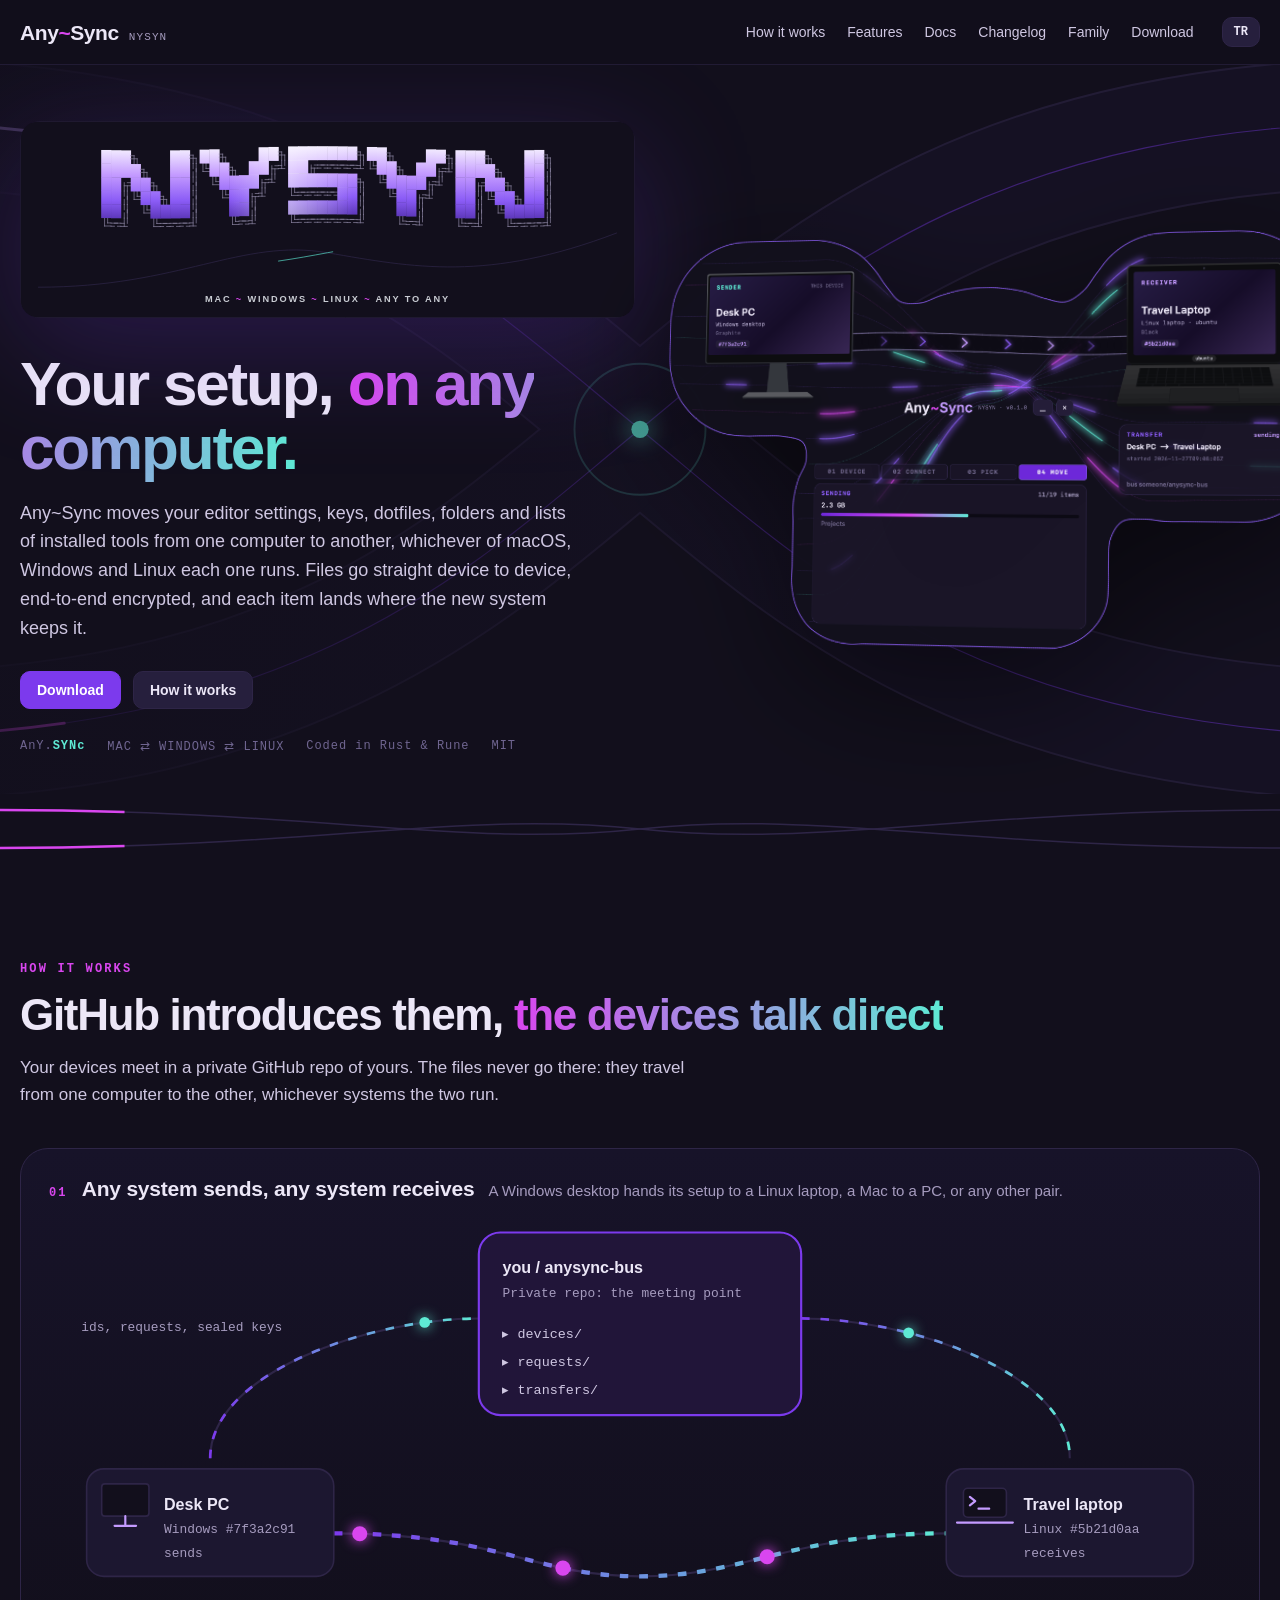
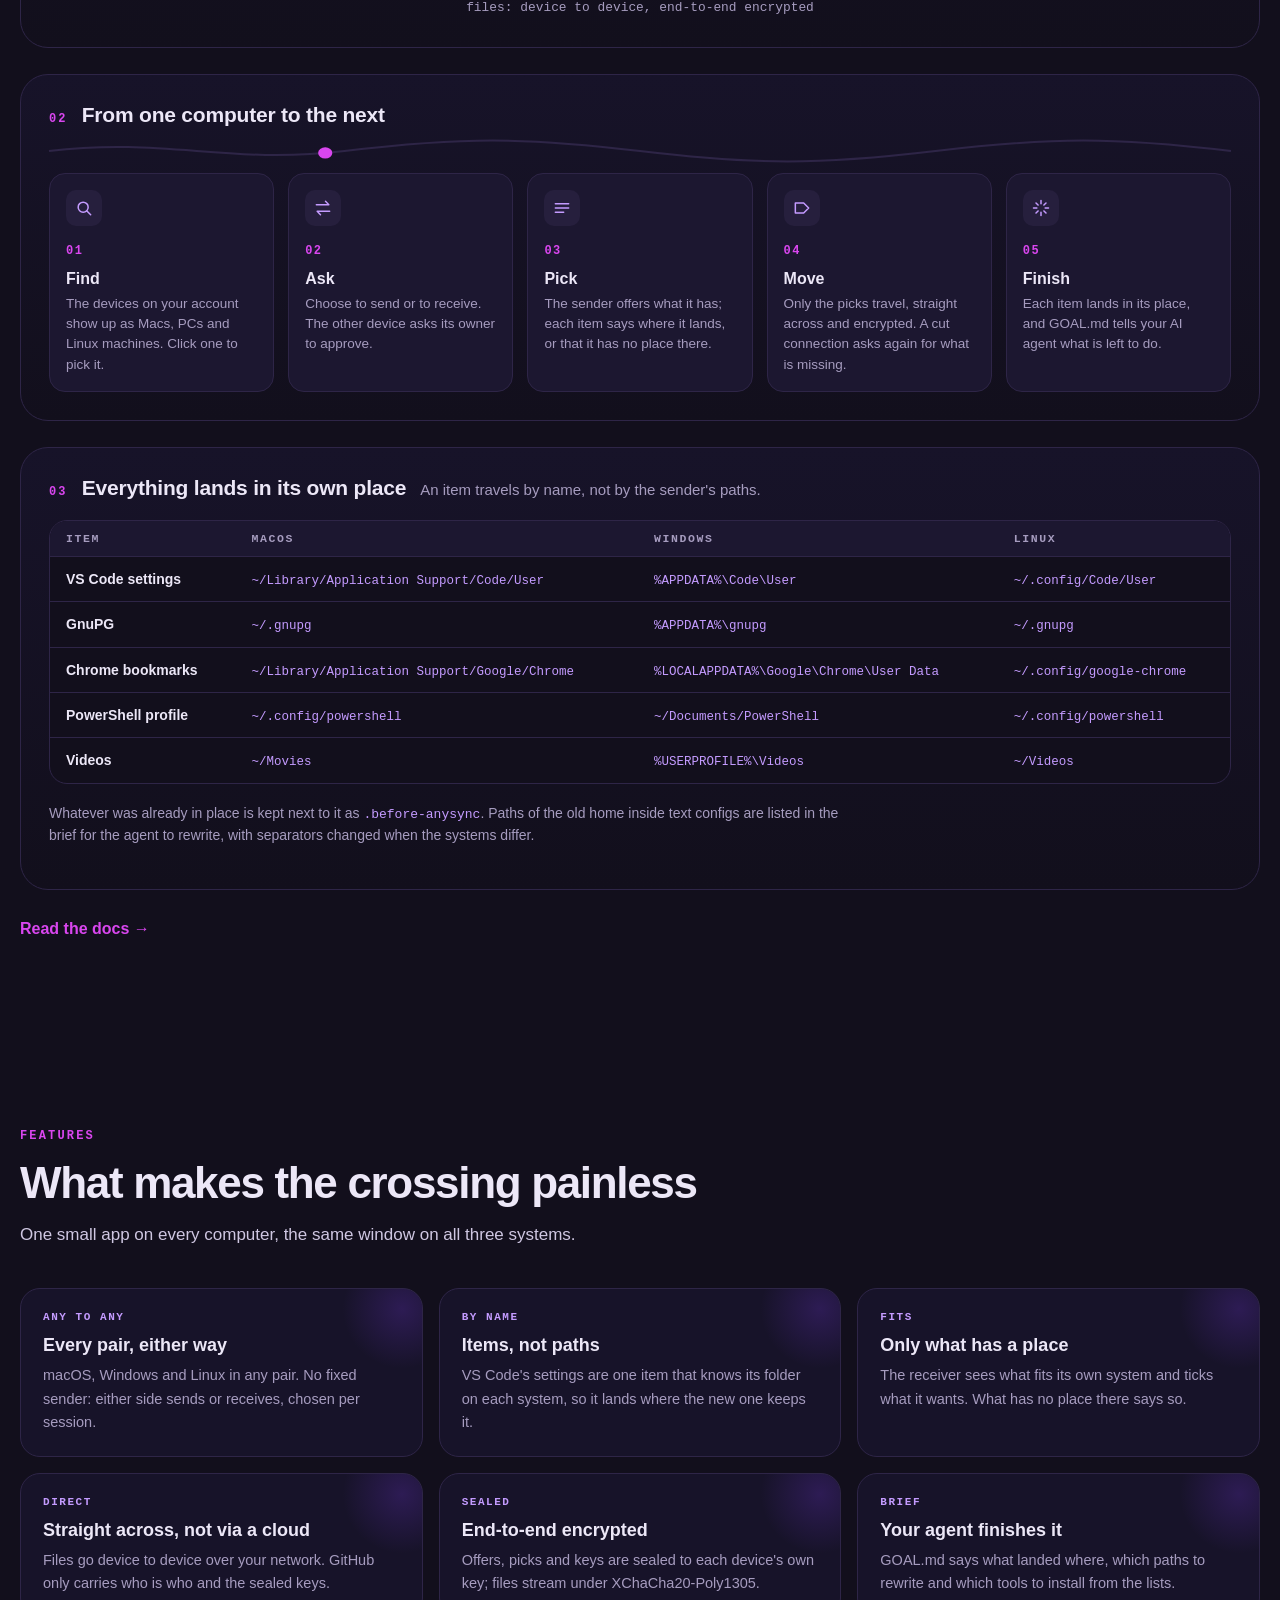
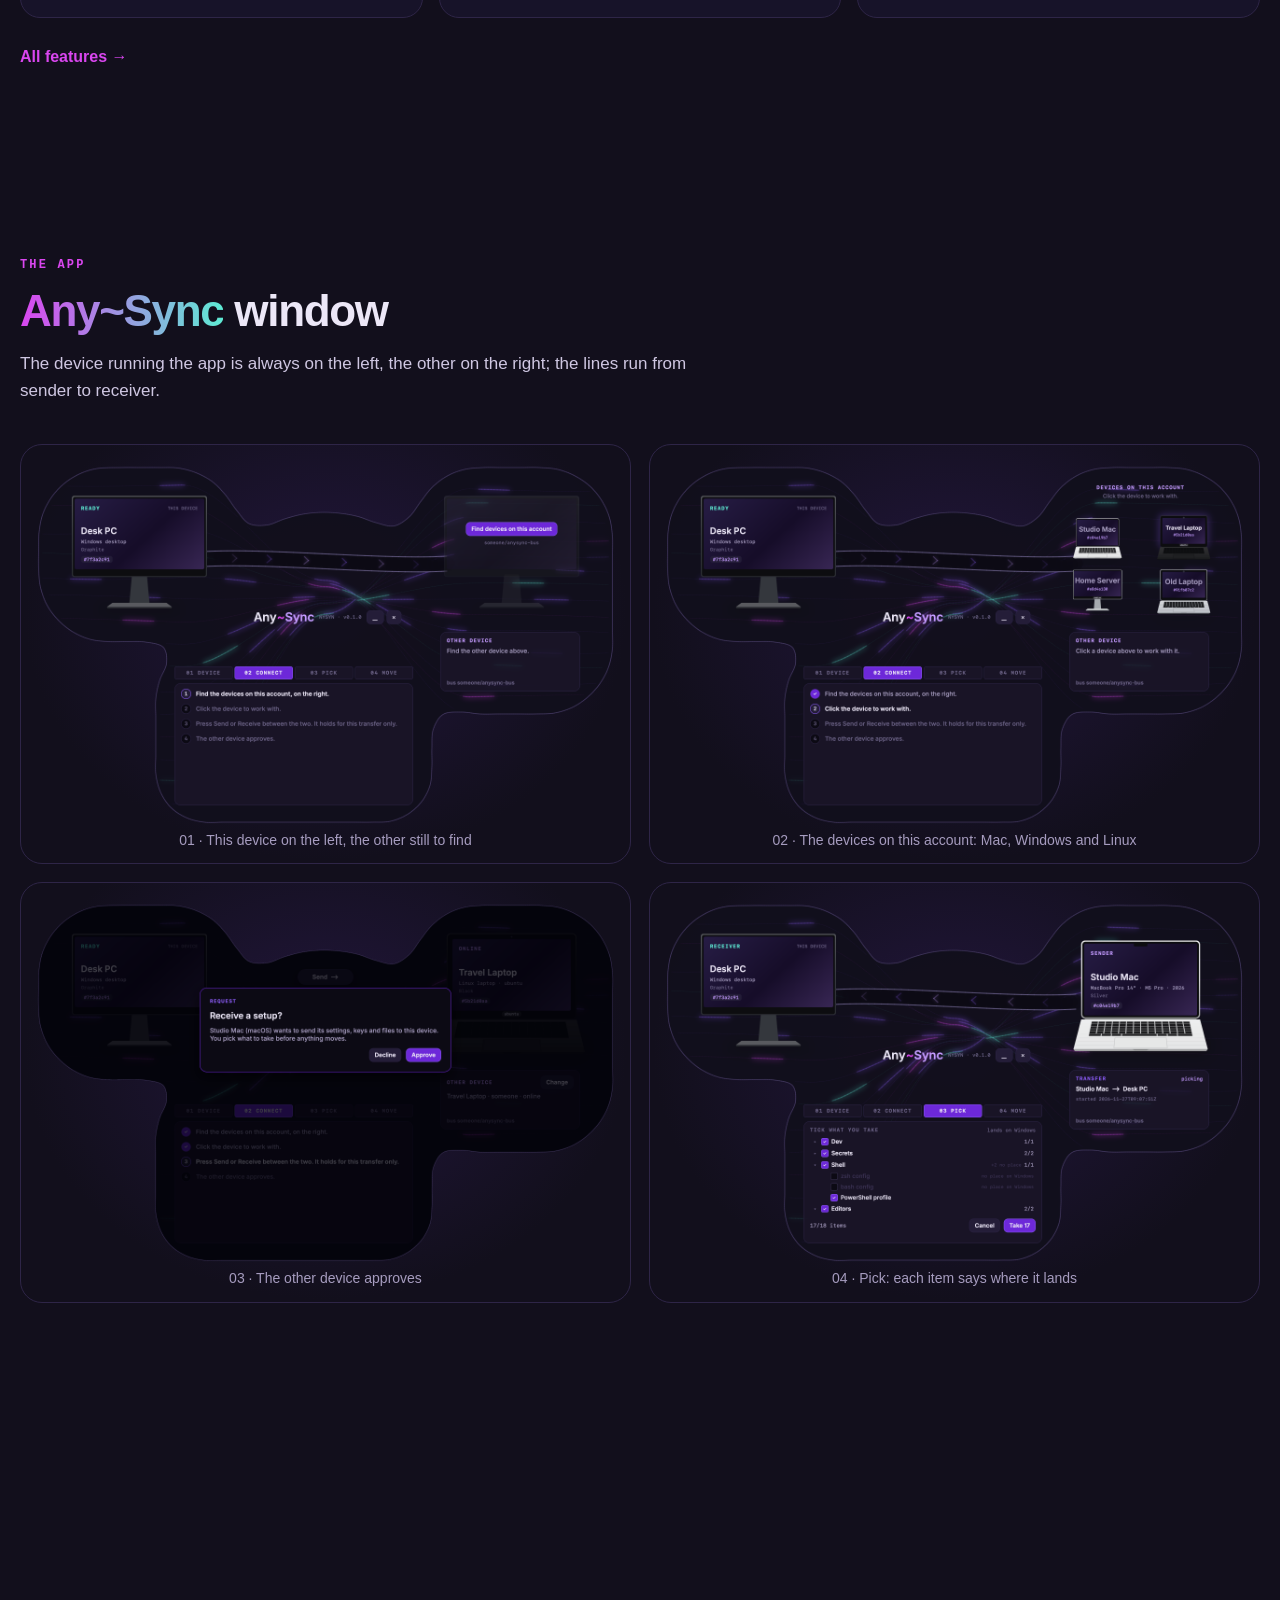
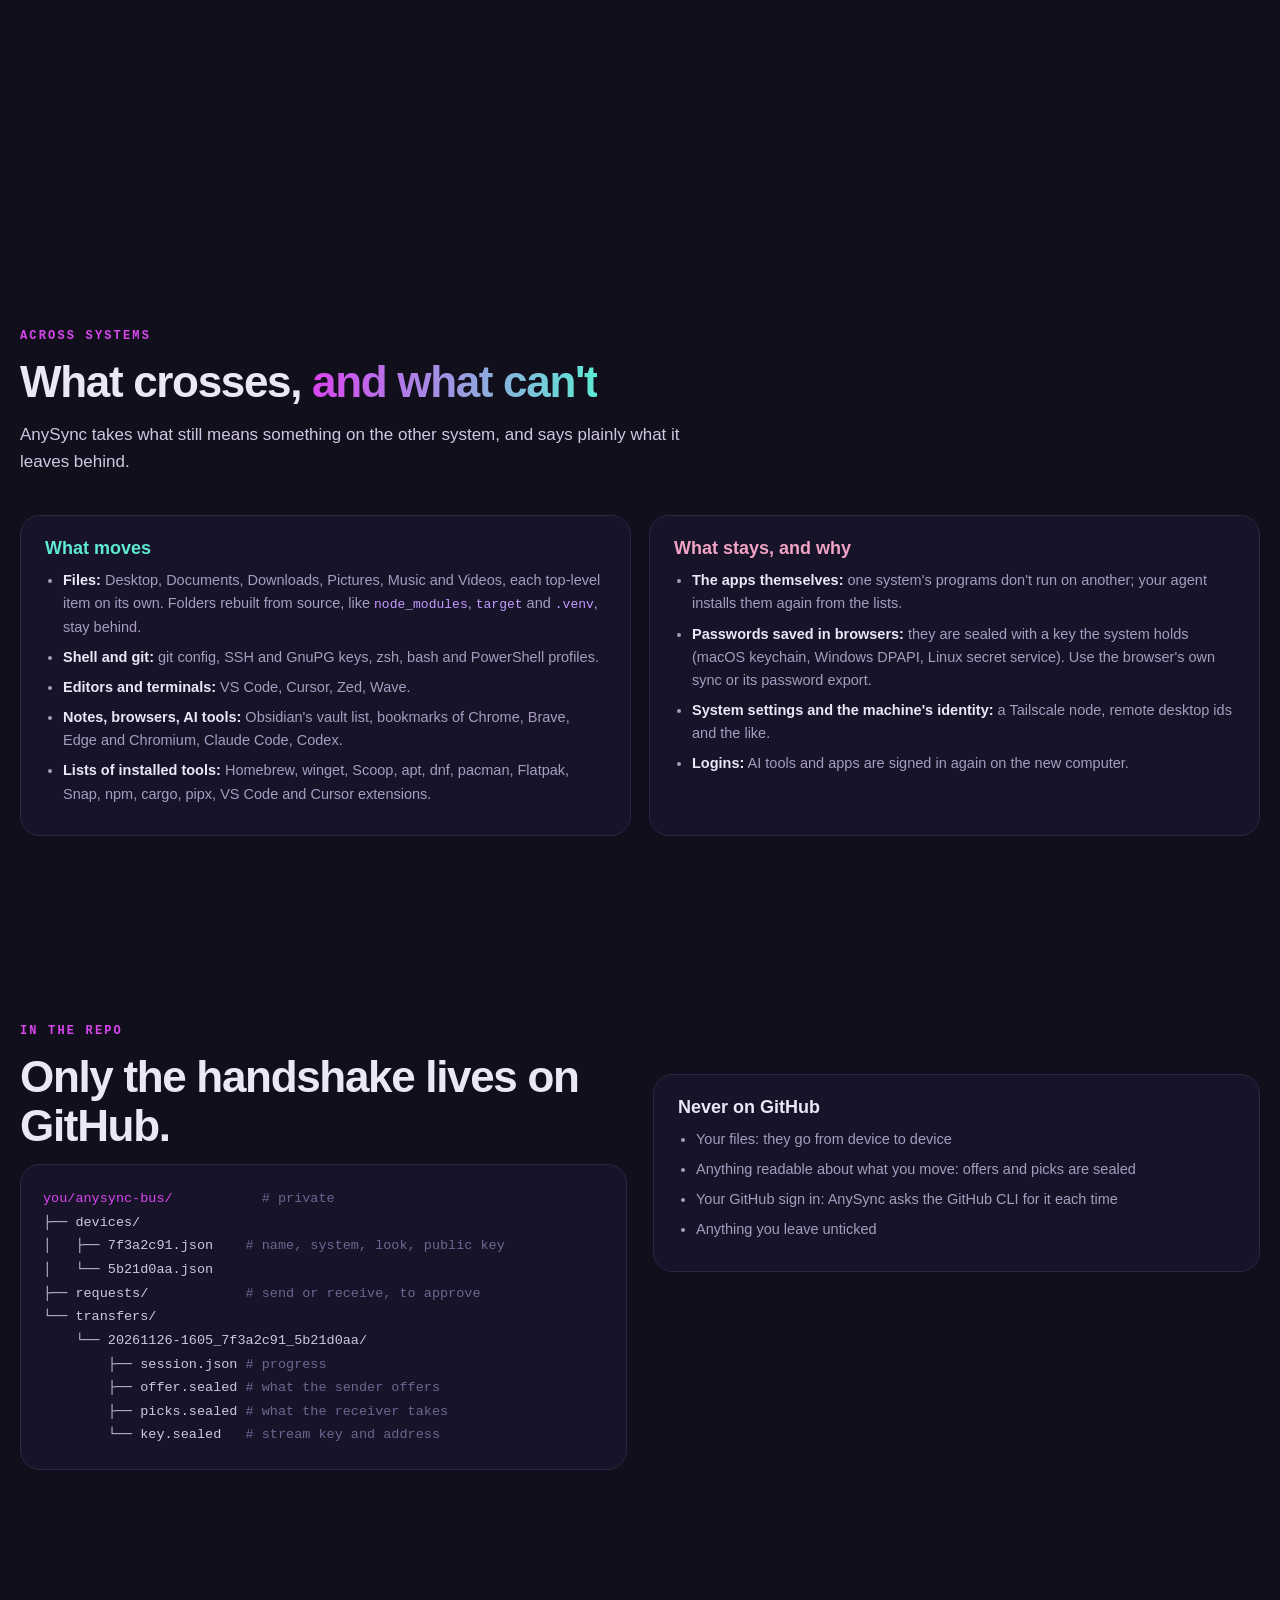
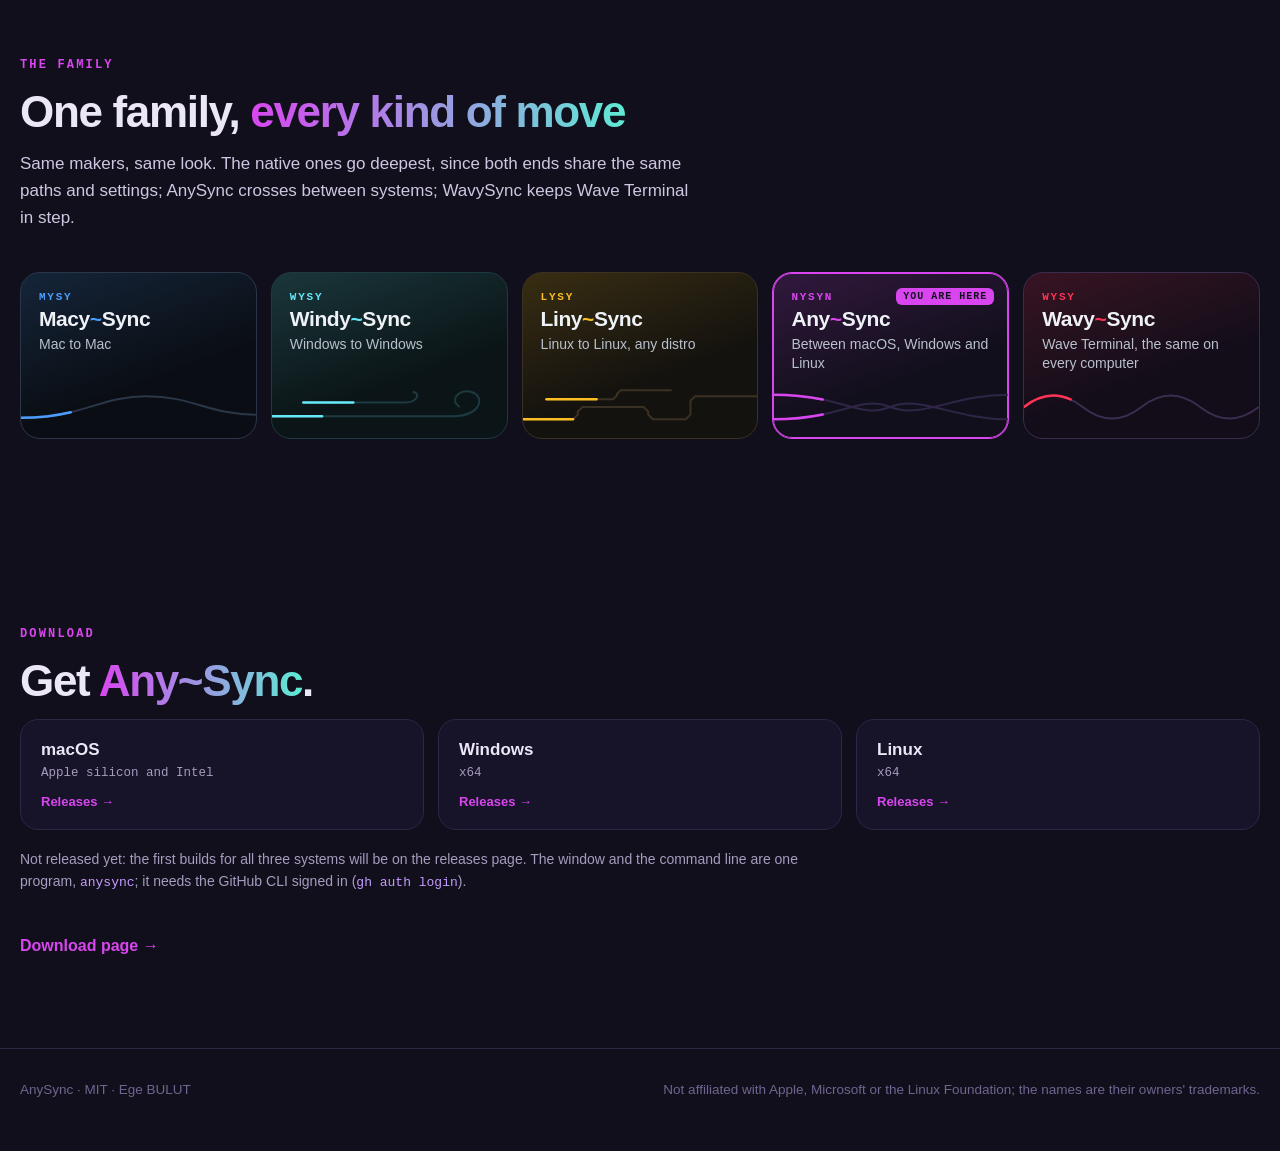
==== commit b9846c38: "Site: LinySync's family card traces cut at 45 degrees, like its window" ====
--- a/site/index.html
+++ b/site/index.html
@@ -235,7 +235,7 @@
     <div class="fam">
       <a class="fm" href="https://macysync.vercel.app/" style="--fa:#4c9dff;--fbg:#0a0e14;--fe:#2a3749"><svg viewBox="0 0 300 60" preserveAspectRatio="none" aria-hidden="true"><path class="fb" d="M0 44 C 80 44 100 16 160 16 S 240 40 300 40"/><path class="fr" style="animation-delay:-0.0s" d="M0 44 C 80 44 100 16 160 16 S 240 40 300 40"/></svg><span class="fk">MYSY</span><b>Macy<i>~</i>Sync</b><span class="fl">Mac to Mac</span></a>
       <a class="fm" href="https://windysync.vercel.app/" style="--fa:#67e8f9;--fbg:#0b1517;--fe:#1d3a40"><svg viewBox="0 0 300 60" preserveAspectRatio="none" aria-hidden="true"><path class="fb" d="M0 42 H 232 C 266 42 274 16 254 10 C 238 6 226 22 240 30"/><path class="fr" style="animation-delay:-0.0s" d="M0 42 H 232 C 266 42 274 16 254 10 C 238 6 226 22 240 30"/><path class="fb" d="M40 24 H 170 C 186 24 190 12 180 10"/><path class="fr" style="animation-delay:-1.3s" d="M40 24 H 170 C 186 24 190 12 180 10"/></svg><span class="fk">WYSY</span><b>Windy<i>~</i>Sync</b><span class="fl">Windows to Windows</span></a>
-      <a class="fm" href="https://linysync.vercel.app/" style="--fa:#fbbf24;--fbg:#14120e;--fe:#3a3122"><svg viewBox="0 0 300 60" preserveAspectRatio="none" aria-hidden="true"><path class="fb" d="M0 46 H 70 V 30 H 160 V 46 H 214 V 16 H 300"/><path class="fr" style="animation-delay:-0.0s" d="M0 46 H 70 V 30 H 160 V 46 H 214 V 16 H 300"/><path class="fb" d="M30 20 H 120 V 8 H 190"/><path class="fr" style="animation-delay:-1.3s" d="M30 20 H 120 V 8 H 190"/></svg><span class="fk">LYSY</span><b>Liny<i>~</i>Sync</b><span class="fl">Linux to Linux, any distro</span></a>
+      <a class="fm" href="https://linysync.vercel.app/" style="--fa:#fbbf24;--fbg:#14120e;--fe:#3a3122"><svg viewBox="0 0 300 60" preserveAspectRatio="none" aria-hidden="true"><path class="fb" d="M 0 46 L 64 46 L 70 40 L 70 36 L 76 30 L 154 30 L 160 36 L 160 40 L 166 46 L 208 46 L 214 40 L 214 22 L 220 16 L 300 16"/><path class="fr" style="animation-delay:-0.0s" d="M 0 46 L 64 46 L 70 40 L 70 36 L 76 30 L 154 30 L 160 36 L 160 40 L 166 46 L 208 46 L 214 40 L 214 22 L 220 16 L 300 16"/><path class="fb" d="M 30 20 L 115 20 L 120 15 L 120 13 L 125 8 L 190 8"/><path class="fr" style="animation-delay:-1.3s" d="M 30 20 L 115 20 L 120 15 L 120 13 L 125 8 L 190 8"/></svg><span class="fk">LYSY</span><b>Liny<i>~</i>Sync</b><span class="fl">Linux to Linux, any distro</span></a>
       <a class="fm here" href="https://anysync.vercel.app/" style="--fa:#d946ef;--fbg:#120f1c;--fe:#2e2547"><svg viewBox="0 0 300 60" preserveAspectRatio="none" aria-hidden="true"><path class="fb" d="M0 46 C 90 46 110 14 150 30 S 230 14 300 14"/><path class="fr" style="animation-delay:-0.0s" d="M0 46 C 90 46 110 14 150 30 S 230 14 300 14"/><path class="fb" d="M0 14 C 90 14 110 46 150 30 S 230 46 300 46"/><path class="fr" style="animation-delay:-1.3s" d="M0 14 C 90 14 110 46 150 30 S 230 46 300 46"/></svg><span class="fk">NYSYN</span><b>Any<i>~</i>Sync</b><span class="fl">Between macOS, Windows and Linux</span><span class="fh">you are here</span></a>
       <a class="fm" href="https://wavysync.vercel.app/" style="--fa:#ff3355;--fbg:#120d19;--fe:#3a2d4f"><svg viewBox="0 0 300 60" preserveAspectRatio="none" aria-hidden="true"><path class="fb" d="M0 30 C 25 10 50 10 75 30 S 125 50 150 30 S 200 10 225 30 S 275 50 300 30"/><path class="fr" style="animation-delay:-0.0s" d="M0 30 C 25 10 50 10 75 30 S 125 50 150 30 S 200 10 225 30 S 275 50 300 30"/></svg><span class="fk">WYSY</span><b>Wavy<i>~</i>Sync</b><span class="fl">Wave Terminal, the same on every computer</span></a>
     </div>
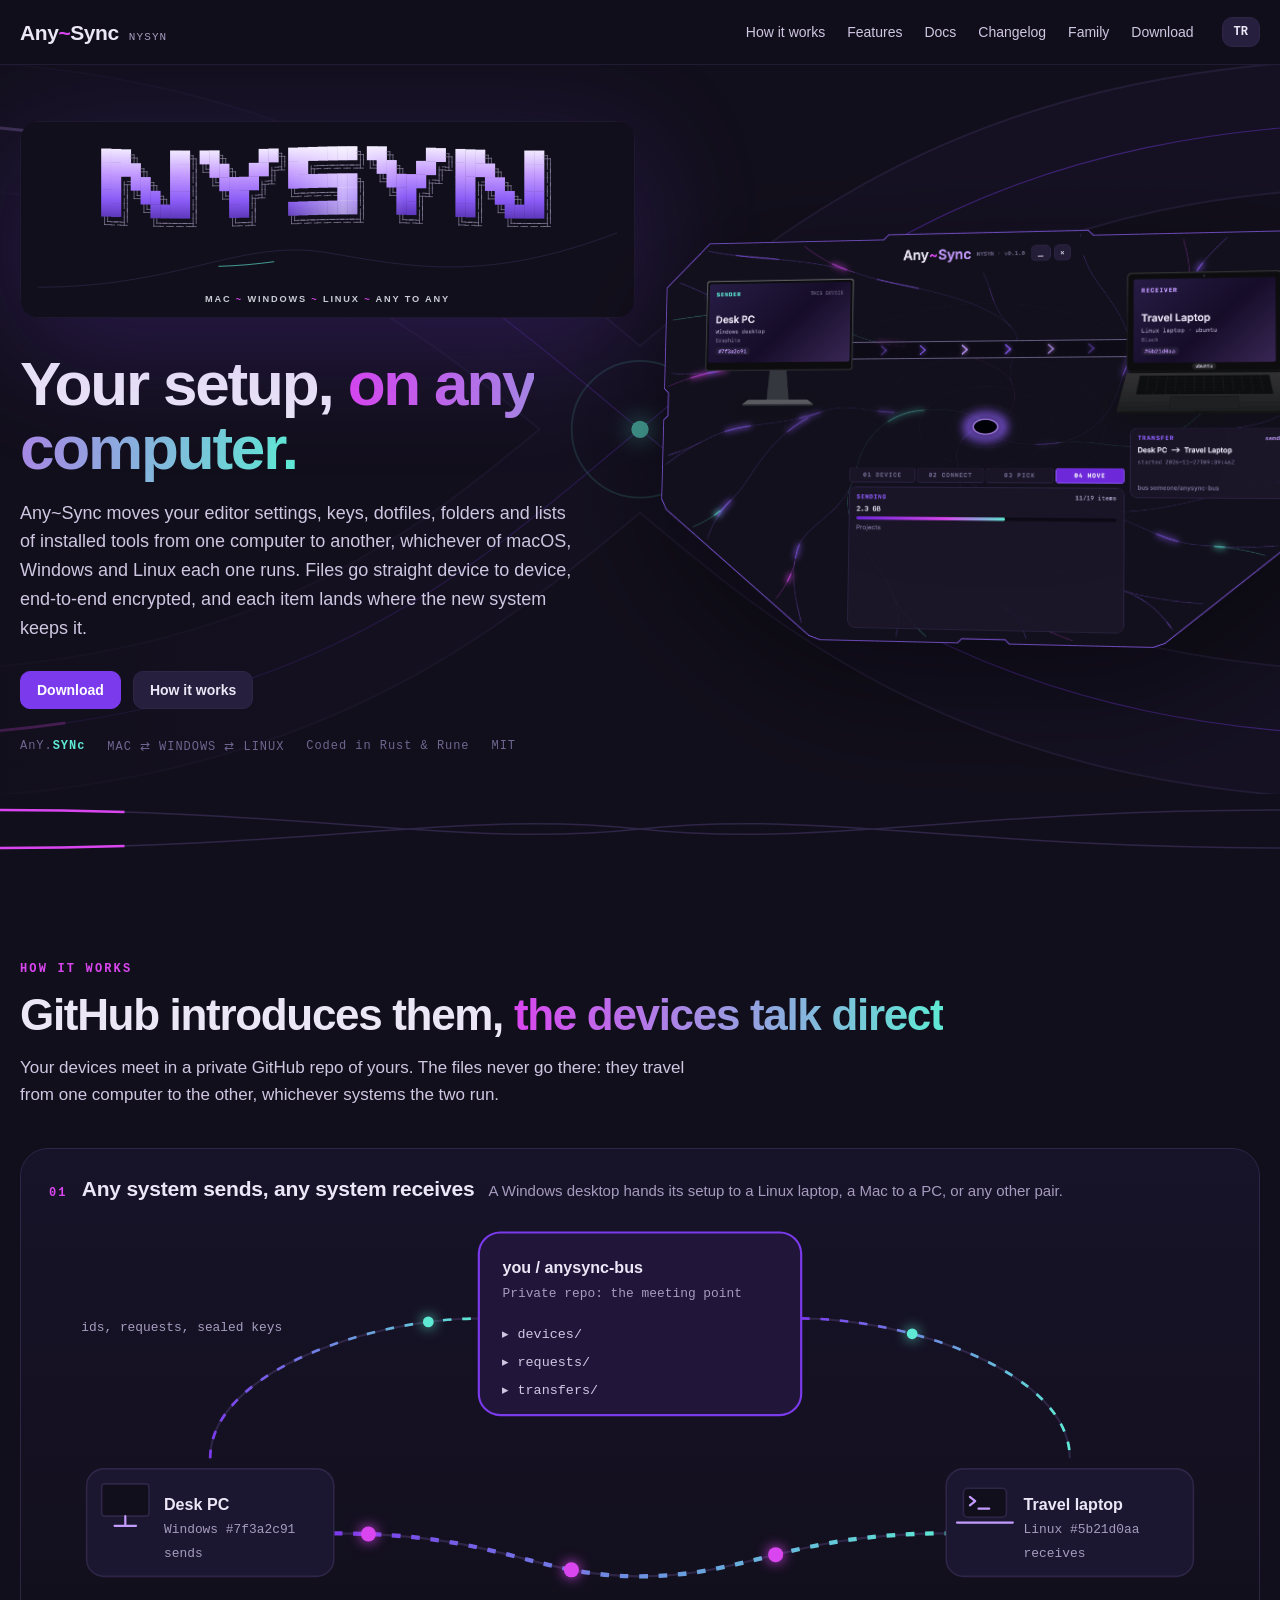
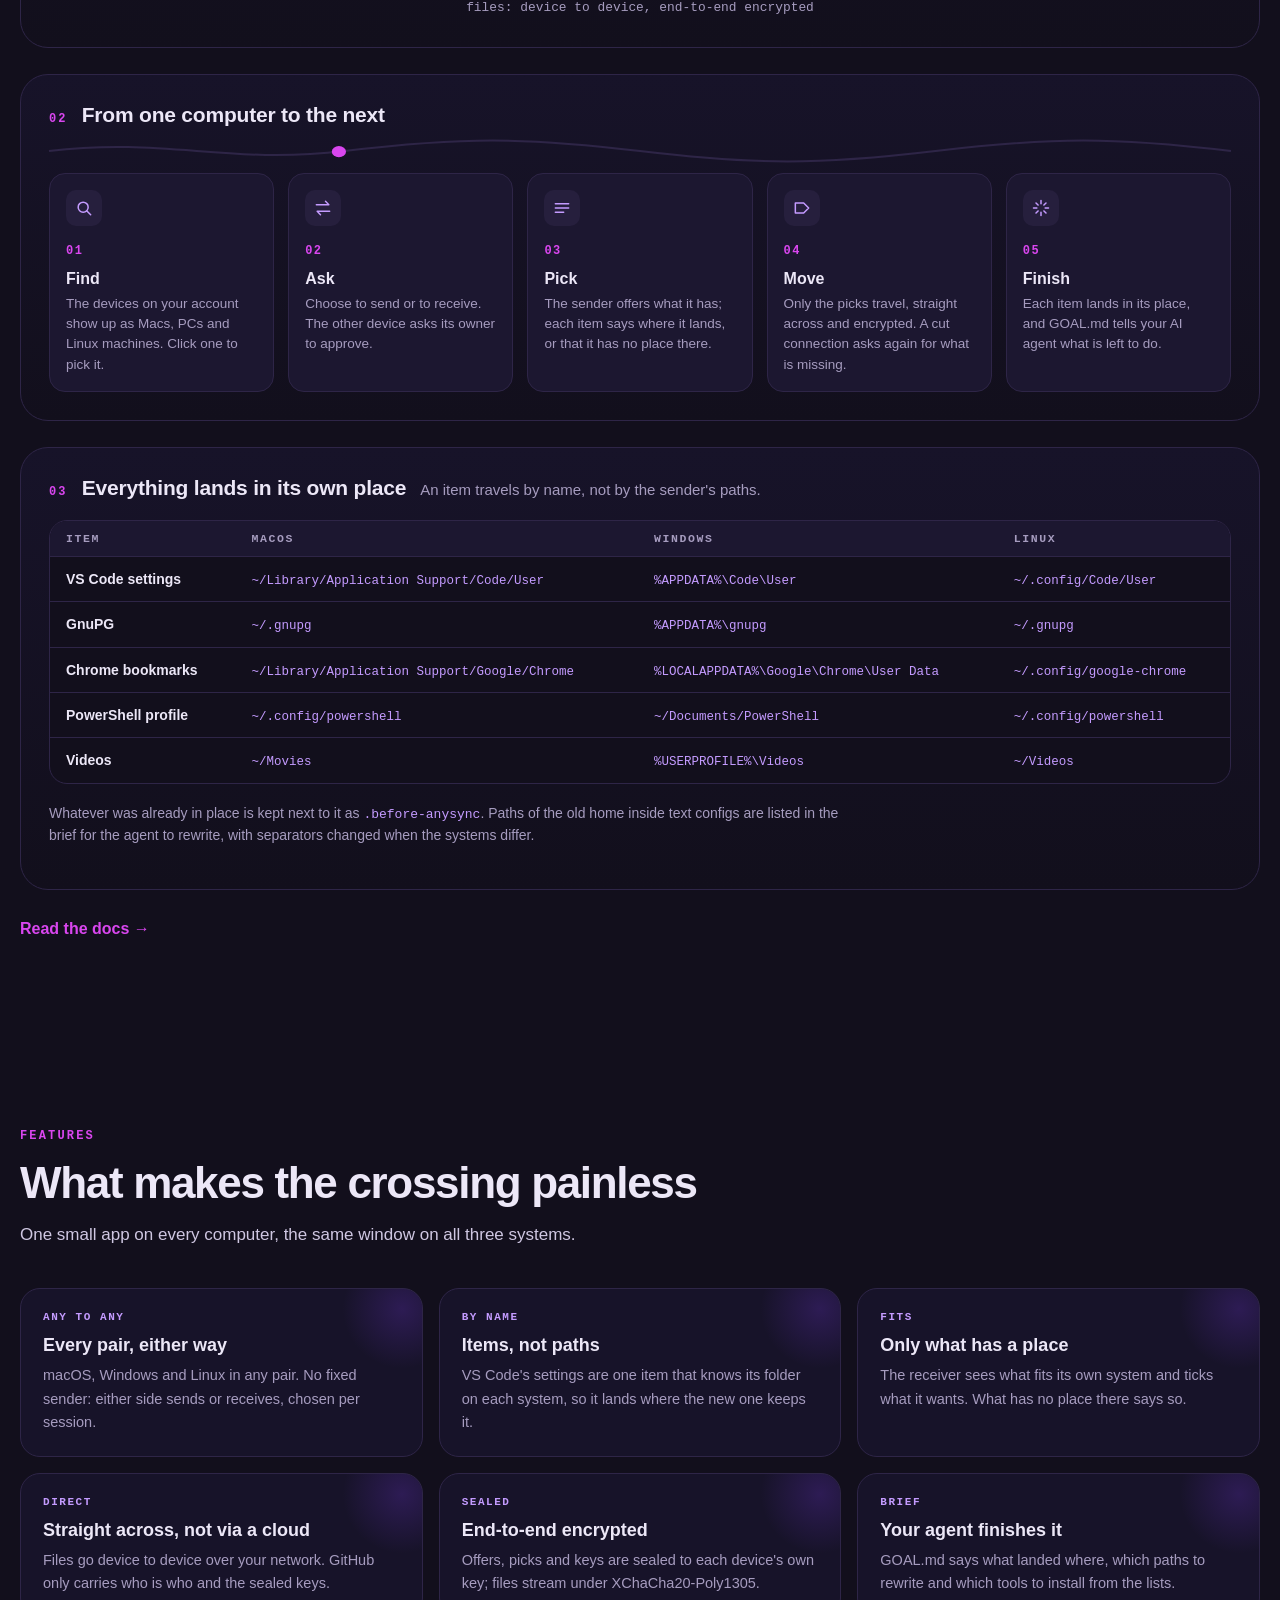
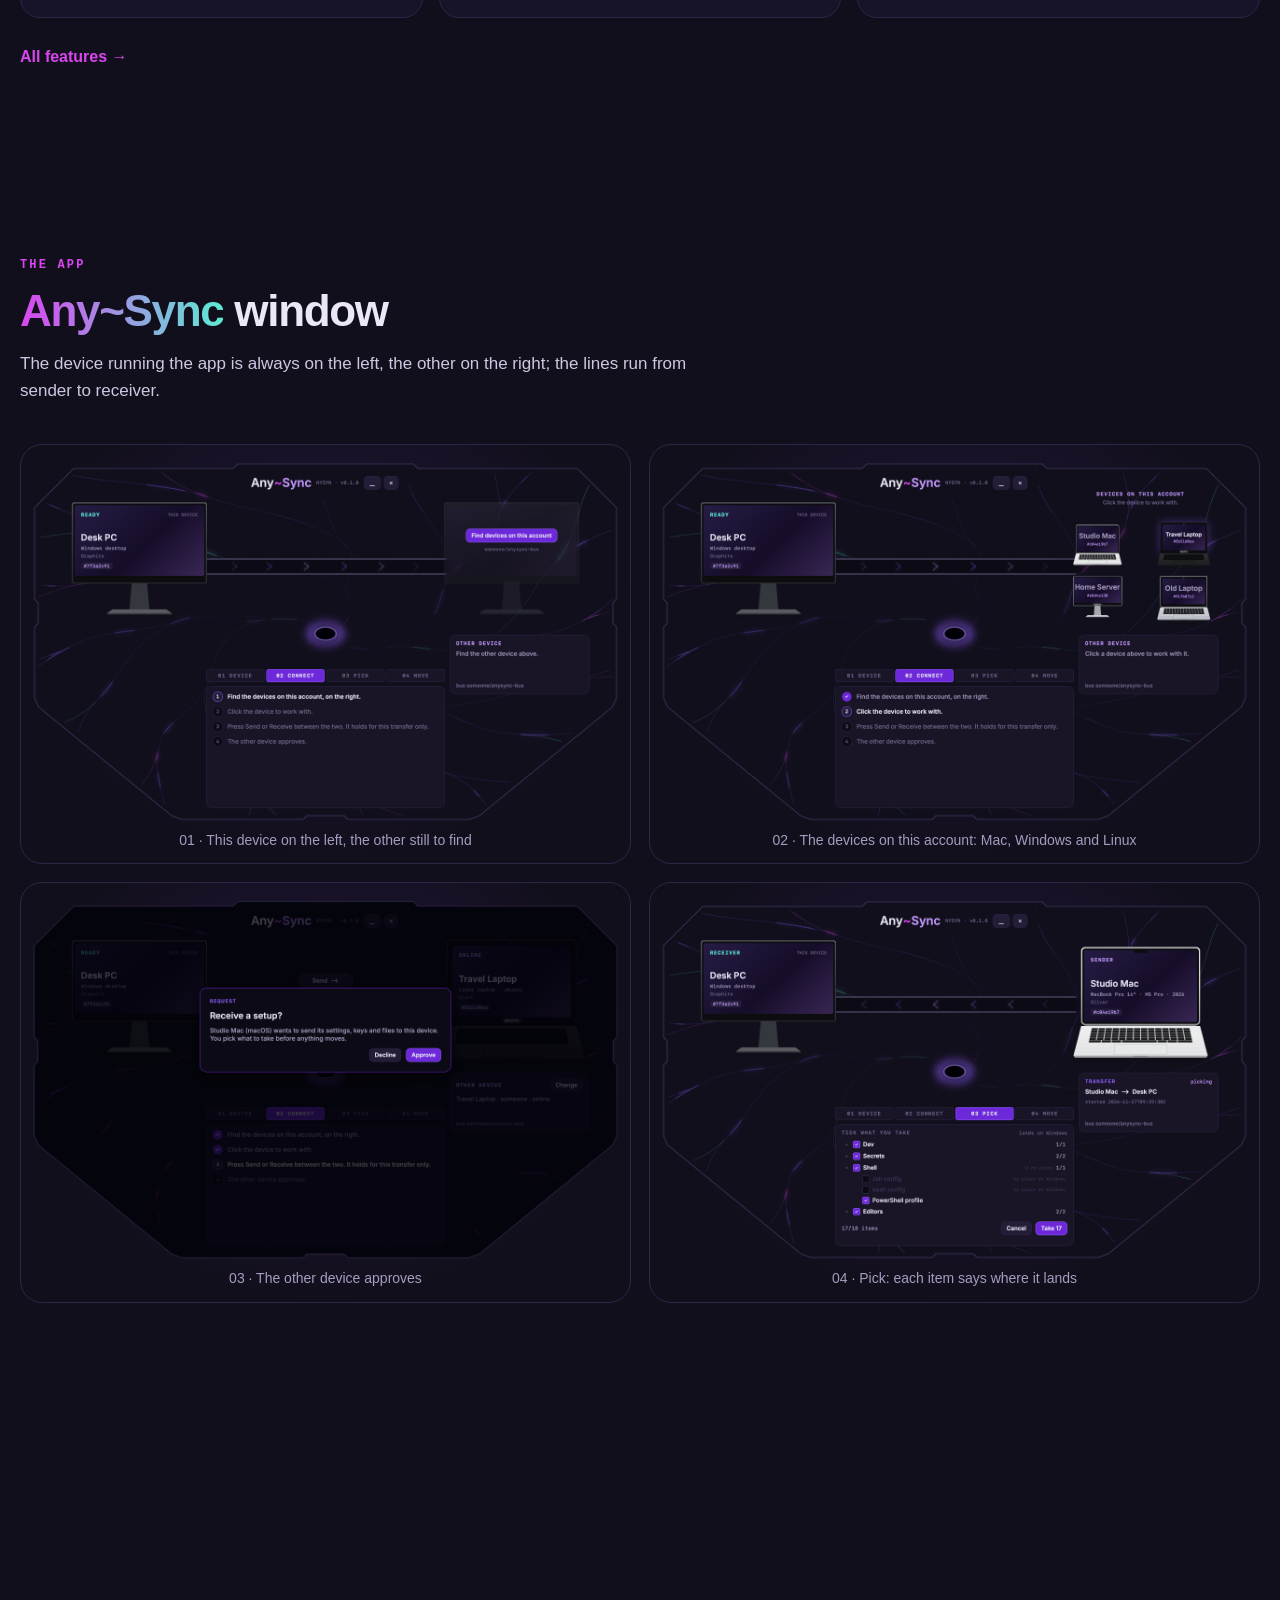
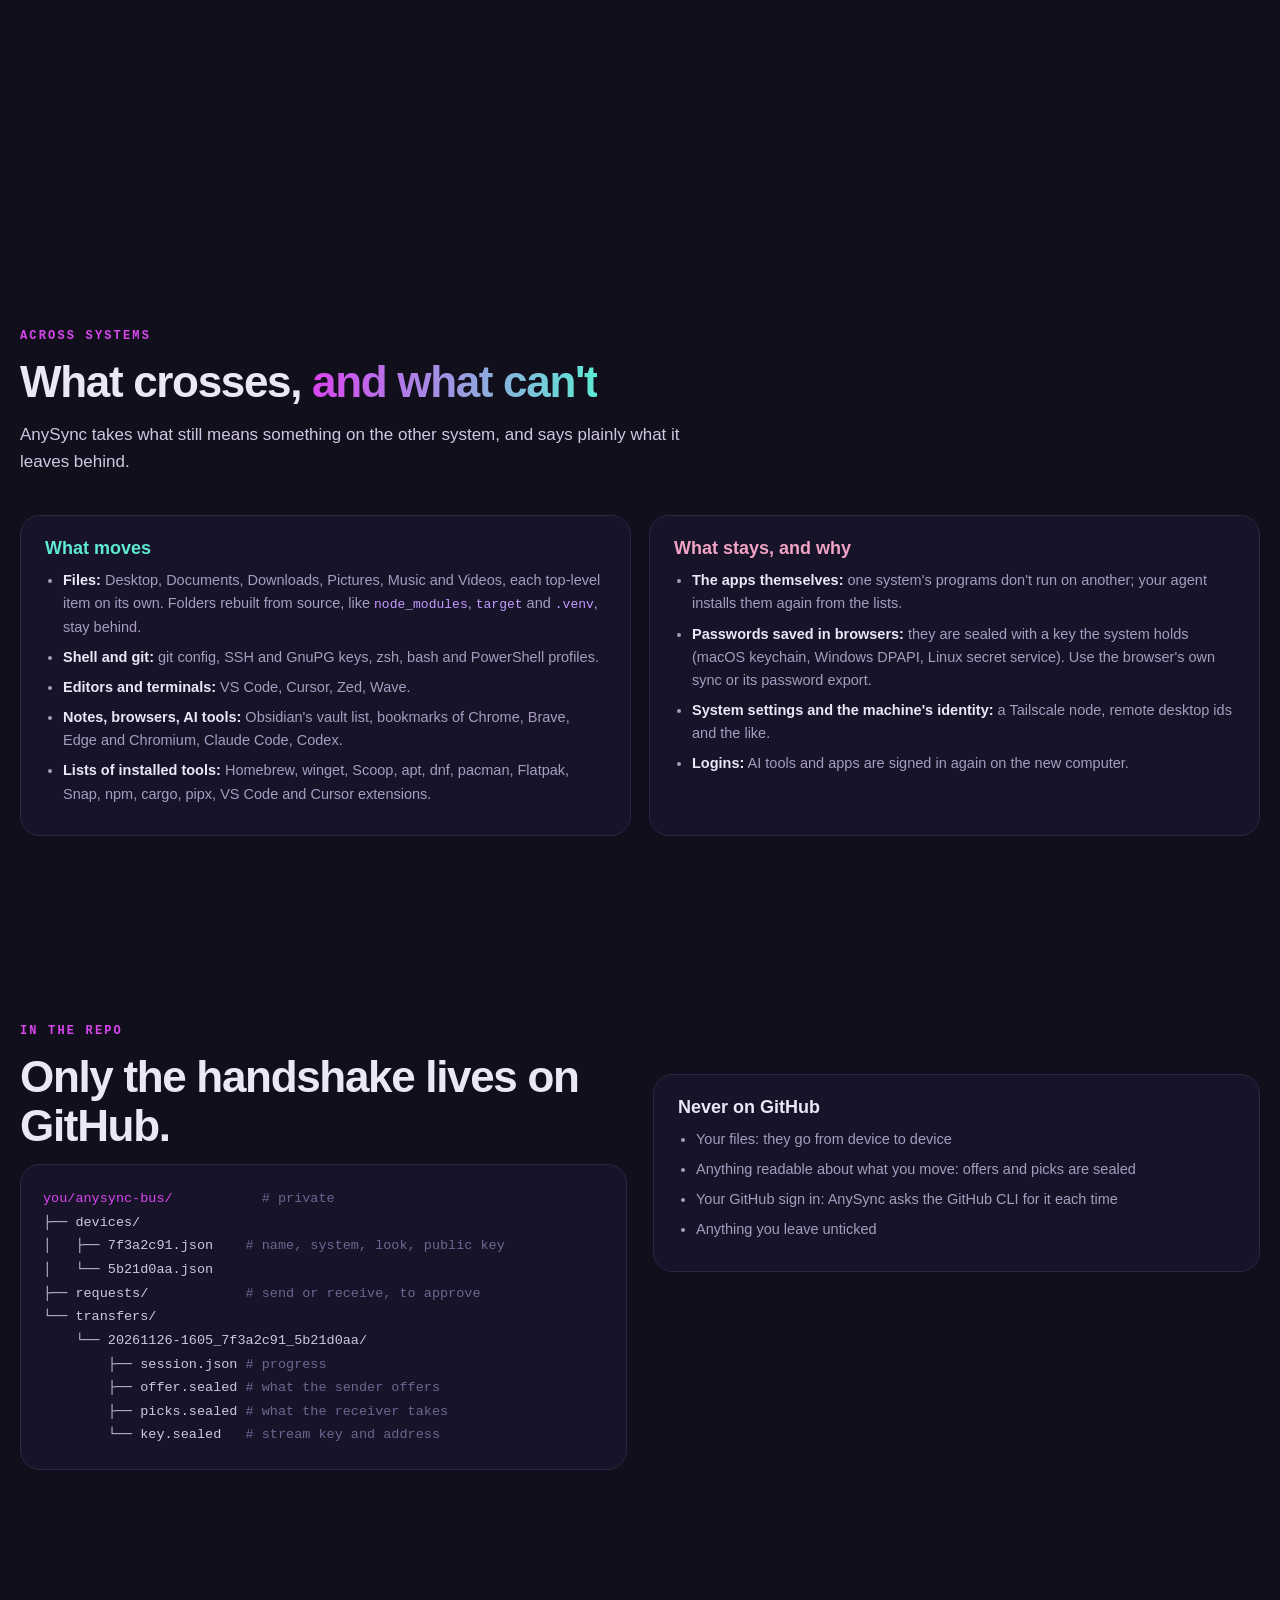
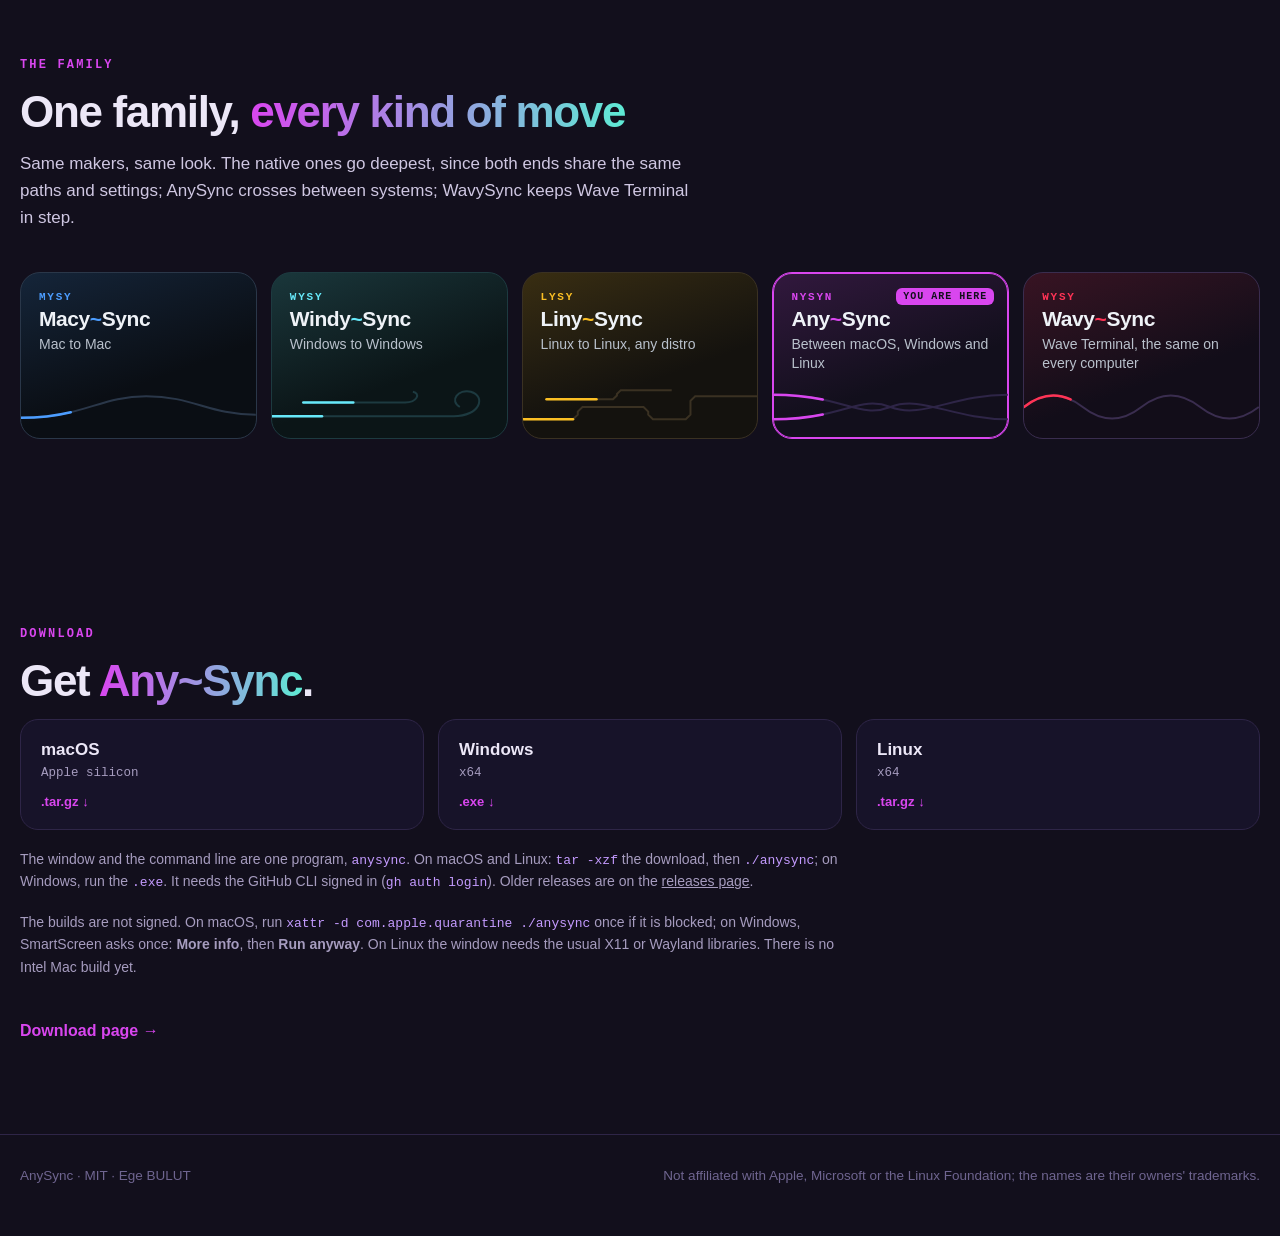
==== commit fa0a8ba0: "Site: 0.1.0 is out; each download button gets its system's build from the latest release" ====
--- a/site/index.html
+++ b/site/index.html
@@ -247,11 +247,12 @@
     <span class="caps">Download</span>
     <h2>Get <em>Any~Sync</em>.</h2>
     <div class="dl">
-      <a class="os" href="https://github.com/Ege-BULUT/AnySync/releases/latest"><b>macOS</b><span>Apple silicon and Intel</span><i>Releases →</i></a>
-      <a class="os" href="https://github.com/Ege-BULUT/AnySync/releases/latest"><b>Windows</b><span>x64</span><i>Releases →</i></a>
-      <a class="os" href="https://github.com/Ege-BULUT/AnySync/releases/latest"><b>Linux</b><span>x64</span><i>Releases →</i></a>
-    </div>
-    <p class="note">Not released yet: the first builds for all three systems will be on the releases page. The window and the command line are one program, <code>anysync</code>; it needs the GitHub CLI signed in (<code>gh auth login</code>).</p>
+      <a class="os" href="https://github.com/Ege-BULUT/AnySync/releases/latest/download/anysync-macos-arm64.tar.gz"><b>macOS</b><span>Apple silicon</span><i>.tar.gz ↓</i></a>
+      <a class="os" href="https://github.com/Ege-BULUT/AnySync/releases/latest/download/anysync-windows-x64.exe"><b>Windows</b><span>x64</span><i>.exe ↓</i></a>
+      <a class="os" href="https://github.com/Ege-BULUT/AnySync/releases/latest/download/anysync-linux-x64.tar.gz"><b>Linux</b><span>x64</span><i>.tar.gz ↓</i></a>
+    </div>
+    <p class="note">The window and the command line are one program, <code>anysync</code>. On macOS and Linux: <code>tar -xzf</code> the download, then <code>./anysync</code>; on Windows, run the <code>.exe</code>. It needs the GitHub CLI signed in (<code>gh auth login</code>). Older releases are on the <a href="https://github.com/Ege-BULUT/AnySync/releases">releases page</a>.</p>
+    <p class="note">The builds are not signed. On macOS, run <code>xattr -d com.apple.quarantine ./anysync</code> once if it is blocked; on Windows, SmartScreen asks once: <b>More info</b>, then <b>Run anyway</b>. On Linux the window needs the usual X11 or Wayland libraries. There is no Intel Mac build yet.</p>
     <a class="more" href="download/">Download page →</a>
   </div>
 </section>
